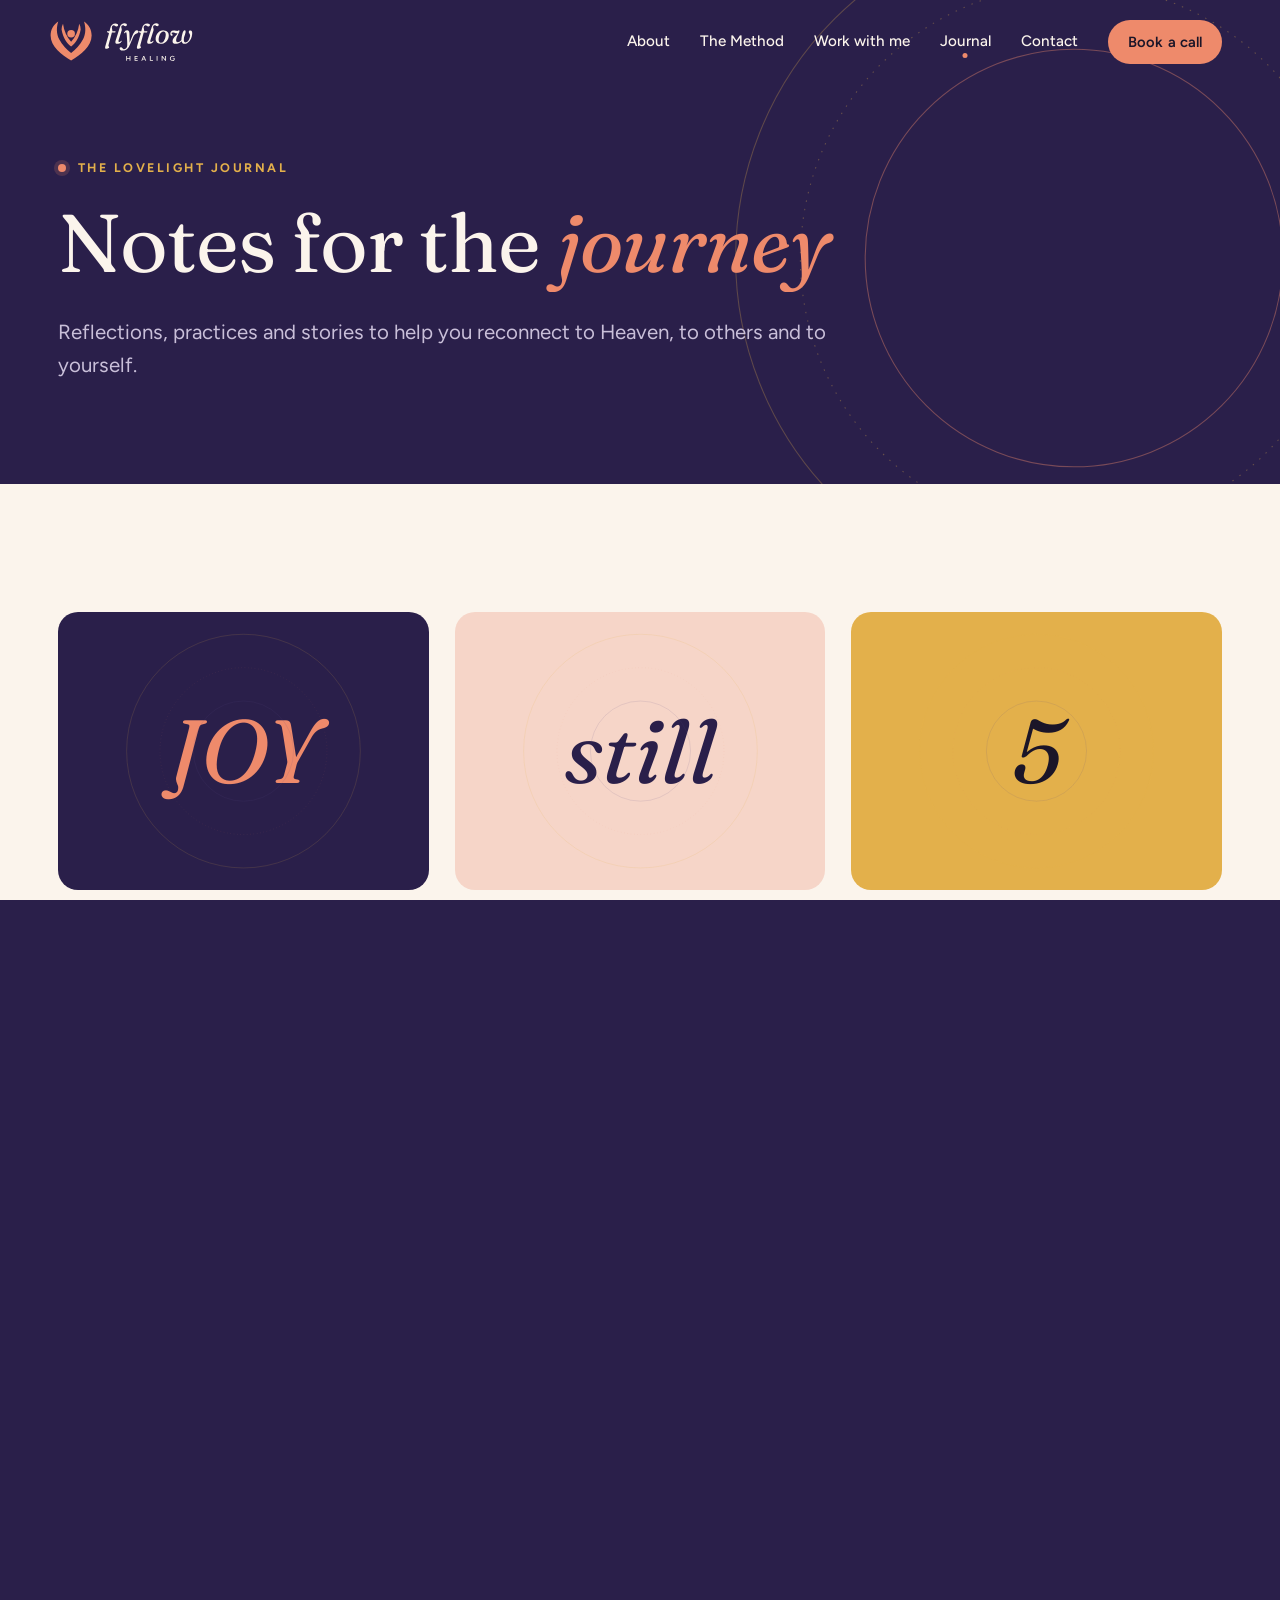
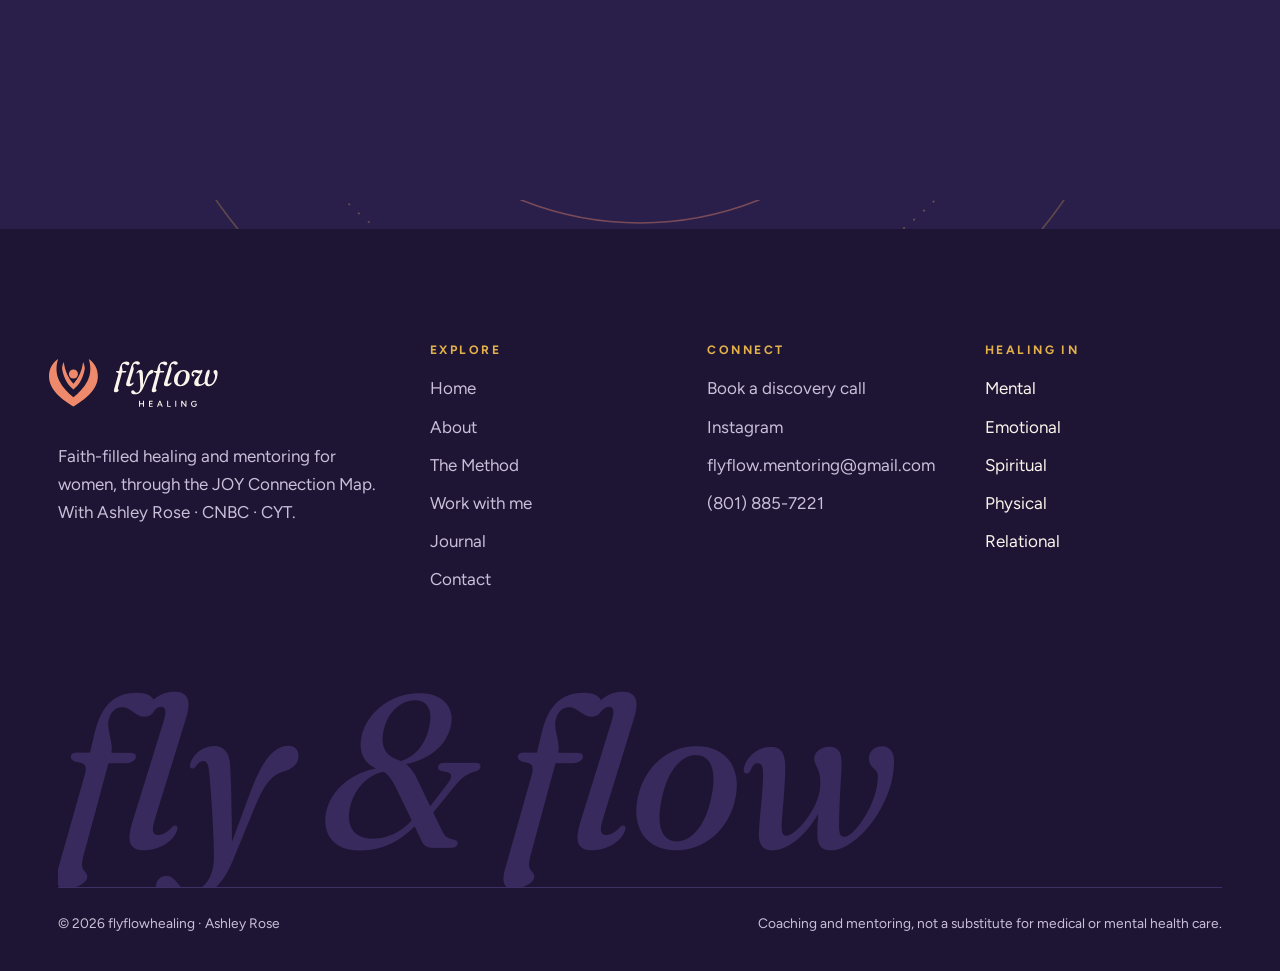
==== blog/index.html @ 8efb0e08 "initial commit" ====
<!doctype html>
<html lang="en">
<head>
<meta charset="utf-8">
<meta name="viewport" content="width=device-width, initial-scale=1, viewport-fit=cover">
<title>The Lovelight Journal | flyflowhealing blog</title>
<meta name="description" content="Reflections, practices and stories on faith-filled healing from Ashley Rose: the JOY Connection Map, stillness, and caring for your five areas of life.">
<link rel="canonical" href="https://www.flyflowhealing.com/blog/">
<meta name="theme-color" content="#2a1f4a">
<meta property="og:type" content="website">
<meta property="og:site_name" content="flyflowhealing">
<meta property="og:title" content="The Lovelight Journal | flyflowhealing blog">
<meta property="og:description" content="Reflections, practices and stories on faith-filled healing from Ashley Rose: the JOY Connection Map, stillness, and caring for your five areas of life.">
<meta property="og:url" content="https://www.flyflowhealing.com/blog/">
<meta property="og:image" content="https://www.flyflowhealing.com/assets/img/og-image.jpg">
<meta property="og:image:width" content="1200"><meta property="og:image:height" content="630">
<meta name="twitter:card" content="summary_large_image">
<link rel="icon" href="../favicon.ico" sizes="any">
<link rel="icon" href="../assets/img/favicon.svg" type="image/svg+xml">
<link rel="apple-touch-icon" href="../assets/img/apple-touch-icon.png">
<link rel="manifest" href="../site.webmanifest">
<link rel="preload" href="../assets/fonts/fraunces-latin-400-normal.woff2" as="font" type="font/woff2" crossorigin>
<link rel="preload" href="../assets/fonts/figtree-latin-400-normal.woff2" as="font" type="font/woff2" crossorigin>

<link rel="stylesheet" href="../assets/css/site.css">
<script>document.documentElement.classList.add('js')</script>
<script type="application/ld+json">{"@context": "https://schema.org", "@type": "Blog", "name": "The Lovelight Journal", "url": "https://www.flyflowhealing.com/blog/", "blogPost": [{"@type": "BlogPosting", "headline": "What is the JOY Connection Map?", "url": "https://www.flyflowhealing.com/blog/what-is-the-joy-connection-map.html", "datePublished": "2026-11-05"}, {"@type": "BlogPosting", "headline": "When healing asks you to be still", "url": "https://www.flyflowhealing.com/blog/when-healing-asks-you-to-be-still.html", "datePublished": "2026-11-05"}, {"@type": "BlogPosting", "headline": "A five-area check-in for your week", "url": "https://www.flyflowhealing.com/blog/five-area-check-in.html", "datePublished": "2026-11-05"}]}</script>
</head><body>
<a class="skip" href="#main">Skip to content</a>
<header class="site-header">
  <div class="bar">
    <a class="brand" href="../index.html" aria-label="flyflowhealing home">
      <img class="on-dark" src="../assets/img/logo-on-dark.svg" alt="flyflowhealing" width="168" height="67">
      <img class="on-light" src="../assets/img/logo-on-light.svg" alt="flyflowhealing" width="168" height="67">
    </a>
    <nav class="nav" aria-label="Main"><a href="../about.html">About</a><a href="../method.html">The Method</a><a href="../work-with-me.html">Work with me</a><a href="../blog/index.html" aria-current="page">Journal</a><a href="../contact.html">Contact</a><a class="btn" href="https://calendly.com/flyflow-mentoring" target="_blank" rel="noopener" data-magnetic>Book a call</a></nav>
    <button class="menu-btn" type="button" aria-label="Open menu" aria-expanded="false" aria-controls="mobile-menu"><span></span><span></span></button>
  </div>
</header>
<div class="mobile-menu" id="mobile-menu">
  <nav aria-label="Mobile"><a href="../index.html">Home</a><a href="../about.html">About</a><a href="../method.html">The Method</a><a href="../work-with-me.html">Work with me</a><a href="../blog/index.html" aria-current="page">Journal</a><a href="../contact.html">Contact</a></nav>
  <div class="meta"><a class="btn btn--love" href="https://calendly.com/flyflow-mentoring" target="_blank" rel="noopener">Book a discovery call <svg class="arrow" viewBox="0 0 24 24" fill="none" stroke="currentColor" stroke-width="2" stroke-linecap="round" stroke-linejoin="round" aria-hidden="true"><path d="M5 12h14M13 6l6 6-6 6"/></svg></a><span style="margin-top:14px">flyflow.mentoring@gmail.com</span><span>(801) 885-7221</span></div>
</div>
<main id="main"><section class="band page-hero dark">
  <div class="ring"><svg viewBox="0 0 1000 1000" aria-hidden="true" focusable="false"><circle cx="500" cy="500" r="470" fill="none" stroke="#e3b04b" stroke-opacity="0.28" stroke-width="1.5" stroke-dasharray="none"/><circle cx="500" cy="500" r="380" fill="none" stroke="#e3b04b" stroke-opacity="0.32" stroke-width="1.5" stroke-dasharray="2 10"/><circle cx="500" cy="500" r="290" fill="none" stroke="#ee8a6b" stroke-opacity="0.4" stroke-width="1.5" stroke-dasharray="none"/></svg></div>
  <div class="wrap">
    <span class="eyebrow fade-up">The Lovelight Journal</span>
    <h1><span class="line"><span>Notes for the <em>journey</em></span></span></h1>
    <p class="lead fade-up d1">Reflections, practices and stories to help you reconnect to Heaven, to others and to yourself.</p>
  </div>
</section><section class="band" aria-label="Articles"><div class="wrap"><div class="posts"><a class="post-card" href="../blog/what-is-the-joy-connection-map.html" data-reveal data-delay="0" data-cursor="Read">
<div class="cover cv-1"><svg viewBox="0 0 1000 1000" aria-hidden="true" focusable="false"><circle cx="500" cy="500" r="420" fill="none" stroke="#e3b04b" stroke-opacity="0.35" stroke-width="1.5" stroke-dasharray="none"/><circle cx="500" cy="500" r="300" fill="none" stroke="#ee8a6b" stroke-opacity="0.3" stroke-width="1.5" stroke-dasharray="2 10"/><circle cx="500" cy="500" r="180" fill="none" stroke="#5b4a86" stroke-opacity="0.3" stroke-width="1.5" stroke-dasharray="none"/></svg><span class="glyph">JOY</span></div>
<span class="kicker">The method · 6 min</span><h3>What is the JOY Connection Map?</h3><p>A simple guide to the three connections at the heart of flyflowhealing: Heaven, others and you.</p></a><a class="post-card" href="../blog/when-healing-asks-you-to-be-still.html" data-reveal data-delay="1" data-cursor="Read">
<div class="cover cv-2"><svg viewBox="0 0 1000 1000" aria-hidden="true" focusable="false"><circle cx="500" cy="500" r="420" fill="none" stroke="#e3b04b" stroke-opacity="0.35" stroke-width="1.5" stroke-dasharray="none"/><circle cx="500" cy="500" r="300" fill="none" stroke="#ee8a6b" stroke-opacity="0.3" stroke-width="1.5" stroke-dasharray="2 10"/><circle cx="500" cy="500" r="180" fill="none" stroke="#5b4a86" stroke-opacity="0.3" stroke-width="1.5" stroke-dasharray="none"/></svg><span class="glyph">still</span></div>
<span class="kicker">Ashley’s story · 5 min</span><h3>When healing asks you to be still</h3><p>What three years without walking taught me about patience, faith and finding my light again.</p></a><a class="post-card" href="../blog/five-area-check-in.html" data-reveal data-delay="2" data-cursor="Read">
<div class="cover cv-3"><svg viewBox="0 0 1000 1000" aria-hidden="true" focusable="false"><circle cx="500" cy="500" r="420" fill="none" stroke="#e3b04b" stroke-opacity="0.35" stroke-width="1.5" stroke-dasharray="none"/><circle cx="500" cy="500" r="300" fill="none" stroke="#ee8a6b" stroke-opacity="0.3" stroke-width="1.5" stroke-dasharray="2 10"/><circle cx="500" cy="500" r="180" fill="none" stroke="#5b4a86" stroke-opacity="0.3" stroke-width="1.5" stroke-dasharray="none"/></svg><span class="glyph">5</span></div>
<span class="kicker">Practice · 4 min</span><h3>A five-area check-in for your week</h3><p>Ten quiet minutes and five honest questions to see where your light needs care.</p></a></div></div></section><section class="band dark cta" aria-labelledby="cta-title">
  <div class="halo-bg"><svg viewBox="0 0 1000 1000" aria-hidden="true" focusable="false"><circle cx="500" cy="500" r="470" fill="none" stroke="#e3b04b" stroke-opacity="0.28" stroke-width="1.5" stroke-dasharray="none"/><circle cx="500" cy="500" r="380" fill="none" stroke="#e3b04b" stroke-opacity="0.32" stroke-width="1.5" stroke-dasharray="2 10"/><circle cx="500" cy="500" r="290" fill="none" stroke="#ee8a6b" stroke-opacity="0.4" stroke-width="1.5" stroke-dasharray="none"/></svg></div>
  <div class="wrap">
    <span class="eyebrow">Your next step</span>
    <h2 id="cta-title" data-reveal>Want more than <em>words?</em></h2>
    <p class="lead" data-reveal data-delay="1">Follow along on Instagram for daily encouragement, or book a discovery call to start your own map.</p>
    <div class="actions" data-reveal data-delay="2" style="justify-content:center">
      <a class="btn btn--love" href="https://calendly.com/flyflow-mentoring" target="_blank" rel="noopener" data-magnetic>Book a discovery call <svg class="arrow" viewBox="0 0 24 24" fill="none" stroke="currentColor" stroke-width="2" stroke-linecap="round" stroke-linejoin="round" aria-hidden="true"><path d="M5 12h14M13 6l6 6-6 6"/></svg></a>
      <a class="btn btn--ghost" href="https://www.instagram.com/ashrose.flyflowhealing/" target="_blank" rel="noopener">Follow on Instagram</a>
    </div>
  </div>
</section></main>
<footer class="site-footer band" style="padding-block:0">
  <div class="wrap" style="padding-top:clamp(70px,9vw,120px);padding-bottom:calc(36px + env(safe-area-inset-bottom,0px))">
    <div class="foot-top">
      <div class="foot-brand">
        <img src="../assets/img/logo-on-dark.svg" alt="flyflowhealing" width="200" height="80" loading="lazy" style="width:200px;margin-left:-24px">
        <p>Faith-filled healing and mentoring for women, through the JOY Connection Map. With Ashley Rose · CNBC · CYT.</p>
      </div>
      <div><h4>Explore</h4><ul><li><a href="../index.html">Home</a></li><li><a href="../about.html">About</a></li><li><a href="../method.html">The Method</a></li><li><a href="../work-with-me.html">Work with me</a></li><li><a href="../blog/index.html">Journal</a></li><li><a href="../contact.html">Contact</a></li></ul></div>
      <div><h4>Connect</h4><ul>
        <li><a href="https://calendly.com/flyflow-mentoring" target="_blank" rel="noopener">Book a discovery call</a></li>
        <li><a href="https://www.instagram.com/ashrose.flyflowhealing/" target="_blank" rel="noopener">Instagram</a></li>
        <li><a href="mailto:flyflow.mentoring@gmail.com">flyflow.mentoring@gmail.com</a></li>
        <li><a href="tel:+18018857221">(801) 885-7221</a></li></ul></div>
      <div><h4>Healing in</h4><ul><li>Mental</li><li>Emotional</li><li>Spiritual</li><li>Physical</li><li>Relational</li></ul></div>
    </div>
    <div class="foot-word" aria-hidden="true">fly &amp; flow</div>
    <div class="foot-base"><span>© <span data-year>2026</span> flyflowhealing · Ashley Rose</span><span>Coaching and mentoring, not a substitute for medical or mental health care.</span></div>
  </div>
</footer>
<div class="veil" aria-hidden="true"></div>
<script src="../assets/js/site.js" defer></script>
</body>
</html>
---- assets/css/site.css ----
/* flyflowhealing — site styles
   Layout concept: night-to-dawn bands; arched portraits as doorways of light; halo rings orbit the hero. */
@font-face{font-family:"Fraunces";src:url("../fonts/fraunces-latin-300-normal.woff2") format("woff2");font-weight:300;font-style:normal;font-display:swap}
@font-face{font-family:"Fraunces";src:url("../fonts/fraunces-latin-400-normal.woff2") format("woff2");font-weight:400;font-style:normal;font-display:swap}
@font-face{font-family:"Fraunces";src:url("../fonts/fraunces-latin-500-normal.woff2") format("woff2");font-weight:500 700;font-style:normal;font-display:swap}
@font-face{font-family:"Fraunces";src:url("../fonts/fraunces-latin-300-italic.woff2") format("woff2");font-weight:300;font-style:italic;font-display:swap}
@font-face{font-family:"Fraunces";src:url("../fonts/fraunces-latin-400-italic.woff2") format("woff2");font-weight:400 700;font-style:italic;font-display:swap}
@font-face{font-family:"Figtree";src:url("../fonts/figtree-latin-400-normal.woff2") format("woff2");font-weight:400;font-display:swap}
@font-face{font-family:"Figtree";src:url("../fonts/figtree-latin-500-normal.woff2") format("woff2");font-weight:500;font-display:swap}
@font-face{font-family:"Figtree";src:url("../fonts/figtree-latin-600-normal.woff2") format("woff2");font-weight:600;font-display:swap}
@font-face{font-family:"Figtree";src:url("../fonts/figtree-latin-700-normal.woff2") format("woff2");font-weight:700;font-display:swap}

:root{
  --night:#2a1f4a; --night-deep:#1d1533; --night-soft:#382a5c; --twilight:#5b4a86;
  --love:#ee8a6b; --ember:#a84a33; --halo:#e3b04b;
  --dawn:#fbf4ec; --rose:#f6d5c8; --paper:#ffffff;
  --ink:#1b1528; --muted:#5f5670; --muted-on-dark:#c9bfd9; --line:#e4d8cc; --line-dark:#3d3063;
  --mental:#6f97cf; --emotional:#e7798f; --spiritual:#e3b04b; --physical:#7dae86; --relational:#a994db;
  --display:"Fraunces","Iowan Old Style",Georgia,serif;
  --sans:"Figtree","Segoe UI",Helvetica,Arial,sans-serif;
  --gutter:max(20px,4.5vw);
  --wrap:1240px;
  --ease:cubic-bezier(.22,.8,.22,1);
  --ease-soft:cubic-bezier(.45,0,.2,1);
  color-scheme:light;
}
*,*::before,*::after{box-sizing:border-box}
html{-webkit-text-size-adjust:100%;scroll-behavior:smooth}
body{margin:0;background:var(--dawn);color:var(--ink);font:400 1.0625rem/1.65 var(--sans);-webkit-font-smoothing:antialiased;text-rendering:optimizeLegibility;overflow-x:hidden}
img{max-width:100%;height:auto;display:block}
a{color:inherit}
::selection{background:var(--love);color:var(--ink)}
:focus-visible{outline:2px solid var(--twilight);outline-offset:3px;border-radius:4px}
.dark :focus-visible,.site-footer :focus-visible{outline-color:var(--halo)}
.skip{position:absolute;left:12px;top:-60px;z-index:200;background:var(--night);color:var(--dawn);padding:10px 16px;border-radius:999px;text-decoration:none;transition:top .2s}
.skip:focus{top:12px}
.sr-only{position:absolute;width:1px;height:1px;overflow:hidden;clip:rect(0 0 0 0);white-space:nowrap}

/* ---------- layout ---------- */
.band{padding-left:max(var(--gutter),env(safe-area-inset-left,0px));padding-right:max(var(--gutter),env(safe-area-inset-right,0px));padding-block:clamp(72px,10vw,140px);position:relative}
.wrap{max-width:var(--wrap);margin-inline:auto;position:relative}
.dark{background:var(--night);color:var(--dawn)}
.deep{background:var(--night-deep);color:var(--dawn)}
.rose{background:var(--rose)}
.paper{background:var(--paper)}

/* ---------- type ---------- */
h1,h2,h3,h4{font-family:var(--display);font-weight:400;line-height:1.06;letter-spacing:-.015em;margin:0;text-wrap:balance;color:var(--night)}
.dark h1,.dark h2,.dark h3,.deep h1,.deep h2,.deep h3{color:var(--dawn)}
h1{font-size:clamp(2.9rem,7.2vw,6.4rem)}
h2{font-size:clamp(2.2rem,4.6vw,4rem)}
h3{font-size:clamp(1.45rem,2.2vw,1.9rem);line-height:1.15}
h1 em,h2 em,h3 em,.em{font-style:italic;color:var(--ember)}
.dark h1 em,.dark h2 em,.dark h3 em,.deep h1 em,.deep h2 em,.dark .em{color:var(--love)}
p{margin:0}
.lead{font-size:clamp(1.12rem,1.6vw,1.32rem);line-height:1.6;color:var(--muted);max-width:60ch}
.dark .lead,.deep .lead{color:var(--muted-on-dark)}
.eyebrow{display:inline-flex;align-items:center;gap:12px;font:700 .78rem/1.3 var(--sans);letter-spacing:.2em;text-transform:uppercase;color:var(--ember)}
.eyebrow::before{content:"";width:8px;height:8px;border-radius:50%;background:var(--love);box-shadow:0 0 0 4px rgba(238,138,107,.18)}
.dark .eyebrow,.deep .eyebrow{color:var(--halo)}
.prose{max-width:68ch;font-size:1.125rem;line-height:1.75}
.prose > * + *{margin-top:1.15em}
.prose h2{font-size:clamp(1.7rem,3vw,2.3rem);margin-top:1.8em}
.prose h3{margin-top:1.5em}
.prose blockquote{margin:1.6em 0;padding:4px 0 4px 28px;border-left:2px solid var(--love);font:italic 300 clamp(1.35rem,2.4vw,1.75rem)/1.4 var(--display);color:var(--night)}
.prose ul{padding-left:1.2em}.prose li + li{margin-top:.5em}
.prose li::marker{color:var(--love)}
.prose a{color:var(--ember);text-underline-offset:3px}

/* ---------- buttons & links ---------- */
.btn{--bg:var(--night);--fg:var(--dawn);position:relative;display:inline-flex;align-items:center;gap:12px;min-height:52px;padding:0 28px;border-radius:999px;background:var(--bg);color:var(--fg);font:600 1rem/1 var(--sans);letter-spacing:.01em;text-decoration:none;border:0;cursor:pointer;overflow:hidden;isolation:isolate;transition:transform .5s var(--ease),box-shadow .5s var(--ease)}
.btn::before{content:"";position:absolute;inset:0;z-index:-1;background:var(--love);border-radius:inherit;transform:translateY(101%);transition:transform .55s var(--ease)}
.btn:hover::before{transform:translateY(0)}
.btn:hover{color:var(--ink);box-shadow:0 18px 40px -16px rgba(238,138,107,.65)}
.btn .arrow{width:18px;height:18px;transition:transform .5s var(--ease)}
.btn:hover .arrow{transform:translateX(4px) rotate(-45deg)}
.btn--love{--bg:var(--love);--fg:var(--ink)}
.btn--love::before{background:var(--dawn)}
.btn--ghost{--bg:transparent;--fg:currentColor;box-shadow:inset 0 0 0 1.5px currentColor}
.btn--ghost:hover{box-shadow:inset 0 0 0 1.5px var(--love)}
.link{position:relative;text-decoration:none;font-weight:600;background:linear-gradient(currentColor,currentColor) 0 100%/0 1.5px no-repeat;transition:background-size .45s var(--ease)}
.link:hover{background-size:100% 1.5px}
.actions{display:flex;flex-wrap:wrap;gap:14px;align-items:center}

/* ---------- header ---------- */
body::before{content:"";position:fixed;inset:0 0 auto;height:env(safe-area-inset-top,0px);z-index:60;background:var(--night)}
.site-header{position:fixed;top:env(safe-area-inset-top,0px);left:0;right:0;z-index:50;padding-left:max(var(--gutter),env(safe-area-inset-left,0px));padding-right:max(var(--gutter),env(safe-area-inset-right,0px));transition:background .45s var(--ease),box-shadow .45s var(--ease),transform .45s var(--ease)}
.site-header .bar{max-width:var(--wrap);margin-inline:auto;height:84px;display:flex;align-items:center;justify-content:space-between;gap:20px;transition:height .45s var(--ease)}
.brand{display:block;width:168px;flex-shrink:0;margin-left:-20px}
.brand img{width:100%;height:auto}
.brand .on-light{display:none}
.nav{display:flex;align-items:center;gap:30px}
.nav a:not(.btn){font:500 .95rem/1 var(--sans);text-decoration:none;color:var(--dawn);position:relative;padding:8px 0}
.nav a:not(.btn)::after{content:"";position:absolute;left:50%;bottom:0;width:5px;height:5px;border-radius:50%;background:var(--love);transform:translateX(-50%) scale(0);transition:transform .35s var(--ease)}
.nav a:not(.btn):hover::after,.nav a[aria-current="page"]::after{transform:translateX(-50%) scale(1)}
.nav .btn{min-height:44px;padding:0 20px;font-size:.92rem;--bg:var(--love);--fg:var(--ink)}
.nav .btn::before{background:var(--dawn)}
.site-header.scrolled{background:rgba(251,244,236,.86);backdrop-filter:blur(14px) saturate(1.3);-webkit-backdrop-filter:blur(14px) saturate(1.3);box-shadow:0 1px 0 var(--line)}
.site-header.scrolled .bar{height:68px}
.site-header.scrolled .nav a:not(.btn){color:var(--night)}
.site-header.scrolled .nav .btn{--bg:var(--night);--fg:var(--dawn)}
.site-header.scrolled .nav .btn::before{background:var(--love)}
.site-header.scrolled .brand .on-dark{display:none}
.site-header.scrolled .brand .on-light{display:block}
body.light-top .site-header:not(.scrolled) .nav a:not(.btn){color:var(--night)}
body.light-top .site-header:not(.scrolled) .brand .on-dark{display:none}
body.light-top .site-header:not(.scrolled) .brand .on-light{display:block}
body.light-top::before{background:var(--dawn)}
.site-header.hide{transform:translateY(-110%)}
.menu-btn{display:none;width:48px;height:48px;border-radius:50%;border:0;background:var(--love);color:var(--ink);cursor:pointer;position:relative;z-index:70}
.menu-btn span{position:absolute;left:14px;right:14px;height:2px;background:currentColor;border-radius:2px;transition:transform .45s var(--ease),opacity .3s}
.menu-btn span:nth-child(1){top:19px}.menu-btn span:nth-child(2){top:27px}
.menu-open .menu-btn span:nth-child(1){transform:translateY(4px) rotate(45deg)}
.menu-open .menu-btn span:nth-child(2){transform:translateY(-4px) rotate(-45deg)}
.mobile-menu{position:fixed;inset:0;z-index:45;background:var(--night);color:var(--dawn);padding:calc(110px + env(safe-area-inset-top,0px)) max(24px,env(safe-area-inset-right,0px)) calc(40px + env(safe-area-inset-bottom,0px)) max(24px,env(safe-area-inset-left,0px));display:flex;flex-direction:column;justify-content:space-between;clip-path:circle(0% at calc(100% - 44px) 44px);transition:clip-path .8s var(--ease-soft);visibility:hidden}
.menu-open .mobile-menu{clip-path:circle(150% at calc(100% - 44px) 44px);visibility:visible}
.mobile-menu nav{display:flex;flex-direction:column;gap:6px}
.mobile-menu nav a{font:400 clamp(2.2rem,10vw,3.2rem)/1.15 var(--display);text-decoration:none;opacity:0;transform:translateY(24px);transition:opacity .5s,transform .6s var(--ease)}
.mobile-menu nav a[aria-current="page"]{font-style:italic;color:var(--love)}
.menu-open .mobile-menu nav a{opacity:1;transform:none}
.menu-open .mobile-menu nav a:nth-child(2){transition-delay:.05s}.menu-open .mobile-menu nav a:nth-child(3){transition-delay:.1s}.menu-open .mobile-menu nav a:nth-child(4){transition-delay:.15s}.menu-open .mobile-menu nav a:nth-child(5){transition-delay:.2s}.menu-open .mobile-menu nav a:nth-child(6){transition-delay:.25s}
.mobile-menu .meta{font-size:.95rem;color:var(--muted-on-dark);display:grid;gap:6px}
.menu-open{overflow:hidden}
.menu-open .site-header{background:transparent;box-shadow:none;backdrop-filter:none}
.menu-open .site-header .brand .on-dark{display:block}.menu-open .site-header .brand .on-light{display:none}

/* ---------- hero (home) ---------- */
.hero{min-height:min(920px,100svh);padding-top:calc(130px + env(safe-area-inset-top,0px));padding-bottom:80px;display:flex;align-items:center;overflow:hidden}
.hero .wrap{width:100%;display:grid;grid-template-columns:1.05fr .95fr;gap:clamp(32px,6vw,90px);align-items:center}
.hero h1{font-size:clamp(2.6rem,5.6vw,5.4rem);line-height:.98}
.hero .line{white-space:nowrap}
.hero .lead{margin-top:28px}
.hero .actions{margin-top:38px}
.creds{margin-top:44px;display:flex;flex-wrap:wrap;gap:10px 22px;font:600 .8rem/1.3 var(--sans);letter-spacing:.16em;text-transform:uppercase;color:var(--muted-on-dark)}
.creds span{display:inline-flex;align-items:center;gap:10px}
.creds span + span::before{content:"";width:4px;height:4px;border-radius:50%;background:var(--halo)}
.line{display:block;overflow:hidden;padding-bottom:.06em}
.line > span{display:inline-block;animation:rise 1.2s var(--ease) both}
.line:nth-child(2) > span{animation-delay:.12s}.line:nth-child(3) > span{animation-delay:.24s}
.fade-up{animation:fadeUp 1.1s var(--ease) both}
.d1{animation-delay:.35s}.d2{animation-delay:.5s}.d3{animation-delay:.65s}.d4{animation-delay:.8s}
@keyframes rise{from{transform:translateY(105%)}to{transform:none}}
@keyframes fadeUp{from{opacity:0;transform:translateY(26px)}to{opacity:1;transform:none}}

.portal{position:relative;isolation:isolate;justify-self:center;width:min(100%,470px);aspect-ratio:470/600}
.portal .frame{position:absolute;inset:0;border-radius:999px 999px 26px 26px;overflow:hidden;box-shadow:0 40px 90px -30px rgba(238,138,107,.45);animation:portalIn 1.6s var(--ease) .2s both;transform-origin:50% 100%}
.portal .frame img{width:100%;height:112%;object-fit:cover;object-position:50% 20%;will-change:transform}
@keyframes portalIn{from{clip-path:inset(100% 0 0 0 round 999px 999px 26px 26px)}to{clip-path:inset(0 0 0 0 round 999px 999px 26px 26px)}}
.halos{position:absolute;left:50%;top:44%;width:150%;aspect-ratio:1;transform:translate(-50%,-50%);pointer-events:none;z-index:-1}
.halos svg{width:100%;height:100%;animation:spin 90s linear infinite}
.halos .orbit{position:absolute;inset:16%;animation:spin 18s linear infinite}
.halos .orbit::before{content:"";position:absolute;left:50%;top:-6px;width:12px;height:12px;border-radius:50%;background:var(--halo);box-shadow:0 0 22px 6px rgba(227,176,75,.55)}
@keyframes spin{to{transform:rotate(360deg)}}
.portal .badge{position:absolute;left:-34px;bottom:46px;width:132px;height:132px;animation:spin 40s linear infinite}
.scroll-cue{position:absolute;left:50%;bottom:26px;transform:translateX(-50%);width:26px;height:42px;border-radius:14px;box-shadow:inset 0 0 0 1.5px rgba(251,244,236,.45)}
.scroll-cue::after{content:"";position:absolute;left:50%;top:9px;width:4px;height:8px;margin-left:-2px;border-radius:2px;background:var(--love);animation:cue 2s var(--ease) infinite}
@keyframes cue{0%{opacity:0;transform:translateY(0)}30%{opacity:1}100%{opacity:0;transform:translateY(14px)}}

/* page heroes (inner pages) */
.page-hero{padding-top:calc(160px + env(safe-area-inset-top,0px));padding-bottom:clamp(60px,8vw,110px);overflow:hidden}
.page-hero .wrap{display:grid;gap:24px}
.page-hero h1{font-size:clamp(2.8rem,6.4vw,5.6rem);max-width:15ch}
.page-hero .ring{position:absolute;right:-12vw;top:-8vw;width:min(62vw,720px);aspect-ratio:1;pointer-events:none}
.page-hero .ring svg{width:100%;height:100%;animation:spin 120s linear infinite}

/* ---------- marquee ---------- */
.marquee{overflow:hidden;background:var(--love);color:var(--ink);padding-block:22px;border-block:1px solid rgba(27,21,40,.12)}
.marquee .track{display:flex;gap:42px;width:max-content;animation:marquee 34s linear infinite}
.marquee:hover .track{animation-play-state:paused}
.marquee span{display:inline-flex;align-items:center;gap:42px;font:400 clamp(1.6rem,3vw,2.4rem)/1 var(--display);white-space:nowrap}
.marquee span i{font-style:italic}
.marquee span::after{content:"";width:12px;height:12px;border-radius:50%;background:var(--night)}
@keyframes marquee{to{transform:translateX(-50%)}}

/* ---------- statement (scroll-lit words) ---------- */
.statement{font:400 clamp(1.9rem,4.2vw,3.6rem)/1.18 var(--display);letter-spacing:-.01em;color:var(--night);max-width:22ch}
.statement .w{transition:color .4s}
.js .statement .w{color:rgba(42,31,74,.2)}
.js .statement .w.lit{color:var(--night)}
.js .statement .w.lit.em{color:var(--ember)}

/* ---------- section heads ---------- */
.sec-head{display:grid;grid-template-columns:1fr auto;gap:24px 60px;align-items:end;margin-bottom:clamp(40px,6vw,72px)}
.sec-head > div{display:grid;gap:18px}
.sec-head .lead{max-width:44ch}

/* ---------- JOY ---------- */
.joy{display:grid;grid-template-columns:repeat(3,minmax(0,1fr));gap:clamp(16px,2.4vw,28px)}
.joy-card{position:relative;border-radius:999px 999px 22px 22px;padding:clamp(56px,7vw,86px) clamp(22px,2.6vw,34px) 34px;text-align:center;display:grid;gap:12px;align-content:start;transition:transform .7s var(--ease),box-shadow .7s var(--ease);min-height:100%}
.joy-card:hover{transform:translateY(-12px);box-shadow:0 34px 60px -30px rgba(27,21,40,.55)}
.joy-card .letter{font:italic 400 clamp(5rem,9vw,8.2rem)/.8 var(--display);display:block;padding-bottom:.14em;transition:transform .8s var(--ease)}
.joy-card:hover .letter{transform:rotate(-8deg) scale(1.06)}
.joy-card .tag{font:700 .78rem/1 var(--sans);letter-spacing:.2em;text-transform:uppercase}
.joy-card p{font-size:1.02rem;line-height:1.55;max-width:26ch;margin-inline:auto}
.joy-j{background:var(--halo);color:var(--ink)}
.joy-o{background:var(--twilight);color:var(--dawn)}
.joy-y{background:var(--love);color:var(--ink)}
.joy-card h3{color:inherit}

/* ---------- areas ---------- */
.areas{display:grid;grid-template-columns:repeat(5,minmax(0,1fr));gap:16px}
.area{background:var(--paper);border-radius:20px;padding:26px 22px;display:grid;gap:12px;align-content:start;transition:transform .5s var(--ease),background .5s}
.area:hover{transform:translateY(-6px)}
.area .dot{width:54px;height:54px;border-radius:50%;display:grid;place-items:center;transition:transform .6s var(--ease)}
.area:hover .dot{transform:scale(1.12) rotate(-10deg)}
.area .dot svg{width:26px;height:26px;stroke:var(--ink);fill:none;stroke-width:1.75;stroke-linecap:round;stroke-linejoin:round}
.area h3{font-size:1.4rem}
.area p{font-size:.98rem;color:var(--muted);line-height:1.55}
.dark .area{background:var(--night-soft)}.dark .area p{color:var(--muted-on-dark)}

/* ---------- split (photo + text) ---------- */
.split{display:grid;grid-template-columns:minmax(0,.9fr) minmax(0,1.1fr);gap:clamp(36px,7vw,110px);align-items:center}
.split.rev{grid-template-columns:minmax(0,1.1fr) minmax(0,.9fr)}
.split.rev .arch{order:2}
.split .text{display:grid;gap:22px;min-width:0}
.arch{position:relative;border-radius:999px 999px 22px 22px;overflow:hidden;aspect-ratio:4/5;background:var(--rose)}
.arch img{width:100%;height:100%;object-fit:cover;transition:transform 1.4s var(--ease)}
.arch:hover img{transform:scale(1.05)}
.arch-wrap{position:relative}
.arch-wrap .seal{position:absolute;right:-28px;bottom:36px;width:120px;height:120px;animation:spin 40s linear infinite}
.sig{font:italic 400 2rem/1 var(--display);color:var(--ember)}
.dark .sig{color:var(--love)}

/* ---------- offers ---------- */
.offers{display:grid;grid-template-columns:repeat(3,minmax(0,1fr));gap:18px}
.offer{position:relative;border-radius:24px;padding:34px 30px;display:flex;flex-direction:column;gap:16px;background:var(--night-soft);color:var(--dawn);overflow:hidden;isolation:isolate;transition:transform .6s var(--ease)}
.offer::after{content:"";position:absolute;width:260px;height:260px;right:-90px;top:-90px;border-radius:50%;border:1.5px solid rgba(227,176,75,.35);z-index:-1;transition:transform .9s var(--ease)}
.offer:hover{transform:translateY(-8px)}
.offer:hover::after{transform:scale(1.5)}
.offer h3{color:var(--dawn)}
.offer p{color:var(--muted-on-dark)}
.offer .meta{margin-top:auto;padding-top:18px;border-top:1px solid var(--line-dark);font:600 .82rem/1.4 var(--sans);letter-spacing:.14em;text-transform:uppercase;color:var(--halo)}
.offer.featured{background:var(--love);color:var(--ink)}
.offer.featured h3{color:var(--ink)}.offer.featured p{color:var(--ink)}
.offer.featured .meta{color:var(--ink);border-color:rgba(27,21,40,.2)}
.offer.featured::after{border-color:rgba(42,31,74,.25)}
.offer .num{font:italic 400 1.1rem var(--display);color:var(--halo)}
.offer.featured .num{color:var(--night)}

/* ---------- journey steps ---------- */
.steps{display:grid;grid-template-columns:repeat(3,minmax(0,1fr));gap:clamp(20px,3vw,40px);counter-reset:s}
.step{border-top:1.5px solid var(--night);padding-top:26px;display:grid;gap:12px;counter-increment:s}
.step::before{content:"0" counter(s);font:400 2.6rem/1 var(--display);color:var(--ember)}
.step p{color:var(--muted)}

/* ---------- quote ---------- */
.quote{font:300 italic clamp(1.9rem,4vw,3.2rem)/1.22 var(--display);color:var(--dawn);max-width:24ch}
.quote-by{margin-top:26px;font:700 .8rem var(--sans);letter-spacing:.2em;text-transform:uppercase;color:var(--halo)}

/* ---------- journal cards ---------- */
.posts{display:grid;grid-template-columns:repeat(3,minmax(0,1fr));gap:26px}
.post-card{display:grid;gap:16px;text-decoration:none;color:inherit}
.post-card .cover{aspect-ratio:4/3;border-radius:20px;overflow:hidden;position:relative;display:grid;place-items:center}
.post-card .cover .glyph{font:italic 400 clamp(4rem,7vw,6rem)/1 var(--display);transition:transform .9s var(--ease)}
.post-card .cover svg{position:absolute;inset:0;width:100%;height:100%;transition:transform 1.2s var(--ease)}
.post-card:hover .cover svg{transform:scale(1.12) rotate(8deg)}
.post-card:hover .cover .glyph{transform:translateY(-6px) scale(1.06)}
.post-card .kicker{font:700 .74rem/1 var(--sans);letter-spacing:.18em;text-transform:uppercase;color:var(--ember)}
.post-card h3{font-size:1.55rem;transition:color .4s}
.post-card:hover h3{color:var(--ember)}
.post-card p{color:var(--muted);font-size:1rem}
.cv-1{background:var(--night);color:var(--love)}.cv-2{background:var(--rose);color:var(--night)}.cv-3{background:var(--halo);color:var(--ink)}

/* ---------- article ---------- */
.article-head{display:grid;gap:22px;max-width:900px}
.article-meta{display:flex;flex-wrap:wrap;gap:10px 22px;align-items:center;color:var(--muted-on-dark);font-size:.95rem}
.author{display:flex;align-items:center;gap:12px}
.author img{width:46px;height:46px;border-radius:50%;object-fit:cover;object-position:50% 25%}
.article-body{display:grid;grid-template-columns:minmax(0,1fr) 280px;gap:clamp(30px,6vw,90px);align-items:start}
.aside-card{position:sticky;top:110px;background:var(--rose);border-radius:22px;padding:26px;display:grid;gap:14px}
.aside-card h3{font-size:1.35rem}
.progress{position:fixed;left:0;top:env(safe-area-inset-top,0px);height:3px;width:100%;transform-origin:0 50%;transform:scaleX(0);background:var(--love);z-index:55}

/* ---------- CTA band ---------- */
.cta{text-align:center;overflow:hidden}
.cta .wrap{display:grid;justify-items:center;gap:26px}
.cta h2{font-size:clamp(2.6rem,6.4vw,5.6rem);max-width:14ch}
.cta .halo-bg{position:absolute;left:50%;top:50%;width:min(1100px,140vw);aspect-ratio:1;transform:translate(-50%,-50%);pointer-events:none}
.cta .halo-bg svg{width:100%;height:100%;animation:spin 140s linear infinite reverse}

/* ---------- contact ---------- */
.contact-grid{display:grid;grid-template-columns:minmax(0,1fr) minmax(0,1fr);gap:clamp(30px,6vw,80px);align-items:start}
.c-list{display:grid;gap:14px}
.c-item{display:grid;grid-template-columns:auto 1fr auto;gap:16px;align-items:center;background:var(--paper);border-radius:18px;padding:18px 20px;text-decoration:none;color:inherit;transition:transform .5s var(--ease),box-shadow .5s var(--ease)}
.c-item:hover{transform:translateX(6px);box-shadow:0 18px 40px -26px rgba(42,31,74,.6)}
.c-item .ic{width:46px;height:46px;border-radius:50%;background:var(--night);display:grid;place-items:center}
.c-item .ic svg{width:20px;height:20px;stroke:var(--love);fill:none;stroke-width:1.8;stroke-linecap:round;stroke-linejoin:round}
.c-item small{display:block;font:700 .72rem var(--sans);letter-spacing:.16em;text-transform:uppercase;color:var(--muted)}
.c-item b{font-weight:600;font-size:1.05rem;word-break:break-word}
.copy{border:0;background:var(--rose);color:var(--night);font:600 .82rem var(--sans);padding:9px 14px;border-radius:999px;cursor:pointer;transition:background .3s}
.copy:hover{background:var(--love)}
form.note{background:var(--paper);border-radius:24px;padding:clamp(24px,3vw,36px);display:grid;gap:18px}
.field{display:grid;gap:8px}
.field label{font:600 .9rem var(--sans)}
.field input,.field textarea,.field select{width:100%;font:400 1rem var(--sans);color:var(--ink);background:var(--dawn);border:1.5px solid #8a7c99;border-radius:12px;padding:14px 16px;transition:border-color .3s,box-shadow .3s}
.field textarea{min-height:140px;resize:vertical}
.field input:focus,.field textarea:focus,.field select:focus{outline:0;border-color:var(--twilight);box-shadow:0 0 0 4px rgba(91,74,134,.18)}
.form-msg{font-size:.95rem;color:var(--muted)}

/* ---------- FAQ ---------- */
.faq{display:grid;gap:10px;max-width:860px}
.faq details{background:var(--paper);border-radius:18px;padding:0 24px;transition:background .3s}
.faq summary{list-style:none;cursor:pointer;padding:22px 0;display:flex;justify-content:space-between;gap:20px;font:400 1.3rem/1.3 var(--display);color:var(--night)}
.faq summary::-webkit-details-marker{display:none}
.faq summary::after{content:"+";font:300 1.8rem/1 var(--sans);color:var(--ember);transition:transform .4s var(--ease)}
.faq details[open] summary::after{transform:rotate(45deg)}
.faq details p{padding-bottom:22px;color:var(--muted);max-width:64ch}

/* ---------- footer ---------- */
.site-footer{background:var(--night-deep);color:var(--dawn);padding-top:clamp(70px,9vw,120px);padding-bottom:calc(36px + env(safe-area-inset-bottom,0px))}
.foot-top{display:grid;grid-template-columns:1.4fr 1fr 1fr 1fr;gap:40px}
.foot-top h4{font:700 .76rem/1 var(--sans);letter-spacing:.2em;text-transform:uppercase;color:var(--halo);margin-bottom:18px}
.foot-top ul{list-style:none;margin:0;padding:0;display:grid;gap:10px}
.foot-top a{text-decoration:none;color:var(--muted-on-dark);transition:color .3s}
.foot-top a:hover{color:var(--love)}
.foot-brand p{color:var(--muted-on-dark);max-width:34ch;margin-top:18px}
.foot-word{margin-top:clamp(50px,7vw,90px);padding-bottom:.14em;font:italic 400 clamp(4rem,17vw,15rem)/.8 var(--display);letter-spacing:-.03em;color:var(--night-soft);white-space:nowrap;overflow:hidden;user-select:none}
.foot-base{display:flex;flex-wrap:wrap;justify-content:space-between;gap:12px;padding-top:24px;border-top:1px solid var(--line-dark);font-size:.86rem;color:var(--muted-on-dark)}

/* ---------- reveal on scroll ---------- */
.js [data-reveal]{opacity:0;transform:translateY(40px);transition:opacity 1s var(--ease),transform 1.1s var(--ease)}
.js [data-reveal].in{opacity:1;transform:none}
.js [data-reveal="clip"]{opacity:1;transform:none}
.js [data-reveal="clip"] > *{clip-path:inset(0 0 100% 0);transition:clip-path 1.3s var(--ease)}
.js [data-reveal="clip"].in > *{clip-path:inset(0 0 0 0)}
[data-delay="1"]{transition-delay:.1s!important}[data-delay="2"]{transition-delay:.2s!important}[data-delay="3"]{transition-delay:.3s!important}[data-delay="4"]{transition-delay:.4s!important}

/* ---------- custom cursor ---------- */
.cursor,.cursor-dot{position:fixed;left:0;top:0;pointer-events:none;z-index:9999;border-radius:50%;opacity:0;transition:opacity .3s}
.has-cursor .cursor,.has-cursor .cursor-dot{opacity:1}
.cursor-dot{width:8px;height:8px;margin:-4px 0 0 -4px;background:var(--love)}
.cursor{width:40px;height:40px;margin:-20px 0 0 -20px;border:1.5px solid var(--halo);display:grid;place-items:center;transition:width .45s var(--ease),height .45s var(--ease),margin .45s var(--ease),background .45s,border-color .45s,opacity .3s}
.cursor .label{font:700 .62rem/1 var(--sans);letter-spacing:.16em;text-transform:uppercase;color:var(--ink);opacity:0;transition:opacity .3s}
.cursor.hover{width:70px;height:70px;margin:-35px 0 0 -35px;background:rgba(238,138,107,.18);border-color:var(--love)}
.cursor.view{width:96px;height:96px;margin:-48px 0 0 -48px;background:var(--love);border-color:var(--love)}
.cursor.view .label{opacity:1}
.cursor.down{width:30px;height:30px;margin:-15px 0 0 -15px}
.has-cursor,.has-cursor a,.has-cursor button,.has-cursor summary{cursor:none}
.has-cursor input,.has-cursor textarea,.has-cursor select{cursor:text}

/* page transition */
.veil{position:fixed;inset:0;z-index:100;background:var(--night);pointer-events:none;transform:translateY(100%);transition:transform .55s var(--ease-soft)}
.leaving .veil{transform:none}
body{animation:pageIn .8s var(--ease) both}
@keyframes pageIn{from{opacity:0}to{opacity:1}}

/* ---------- responsive ---------- */
@media (max-width:1020px){
  .nav{display:none}.menu-btn{display:block}
  .hero .wrap{grid-template-columns:1fr}
  .portal{width:min(86%,400px);margin-top:20px}
  .portal .badge{left:-16px;width:104px;height:104px}
  .areas{grid-template-columns:repeat(2,minmax(0,1fr))}
  .foot-top{grid-template-columns:1fr 1fr}
  .article-body{grid-template-columns:1fr}
  .aside-card{position:static}
}
@media (max-width:760px){
  .joy,.offers,.posts,.steps{grid-template-columns:1fr}
  .joy-card{border-radius:200px 200px 22px 22px}
  .split,.split.rev,.contact-grid{grid-template-columns:1fr}
  .split.rev .arch{order:0}
  .sec-head{grid-template-columns:1fr}
  .arch-wrap .seal{right:-8px;width:96px;height:96px}
  .hero{min-height:auto}
  .scroll-cue{display:none}
  .brand{width:150px;margin-left:-16px}
}
@media (max-width:460px){
  .areas{grid-template-columns:1fr}
  .foot-top{grid-template-columns:1fr}
  .c-item{grid-template-columns:auto 1fr}
  .c-item .copy{grid-column:2;justify-self:start}
}
@media (prefers-reduced-motion:reduce){
  *,*::before,*::after{animation-duration:.01ms!important;animation-iteration-count:1!important;transition-duration:.01ms!important;scroll-behavior:auto!important}
  .js [data-reveal],.js [data-reveal="clip"] > *{opacity:1;transform:none;clip-path:none}
  .js .statement .w{color:var(--night)}
}
.step.nostep::before{content:none}
.posts.two{grid-template-columns:repeat(2,minmax(0,1fr))}
@media (max-width:760px){.posts.two{grid-template-columns:1fr}}
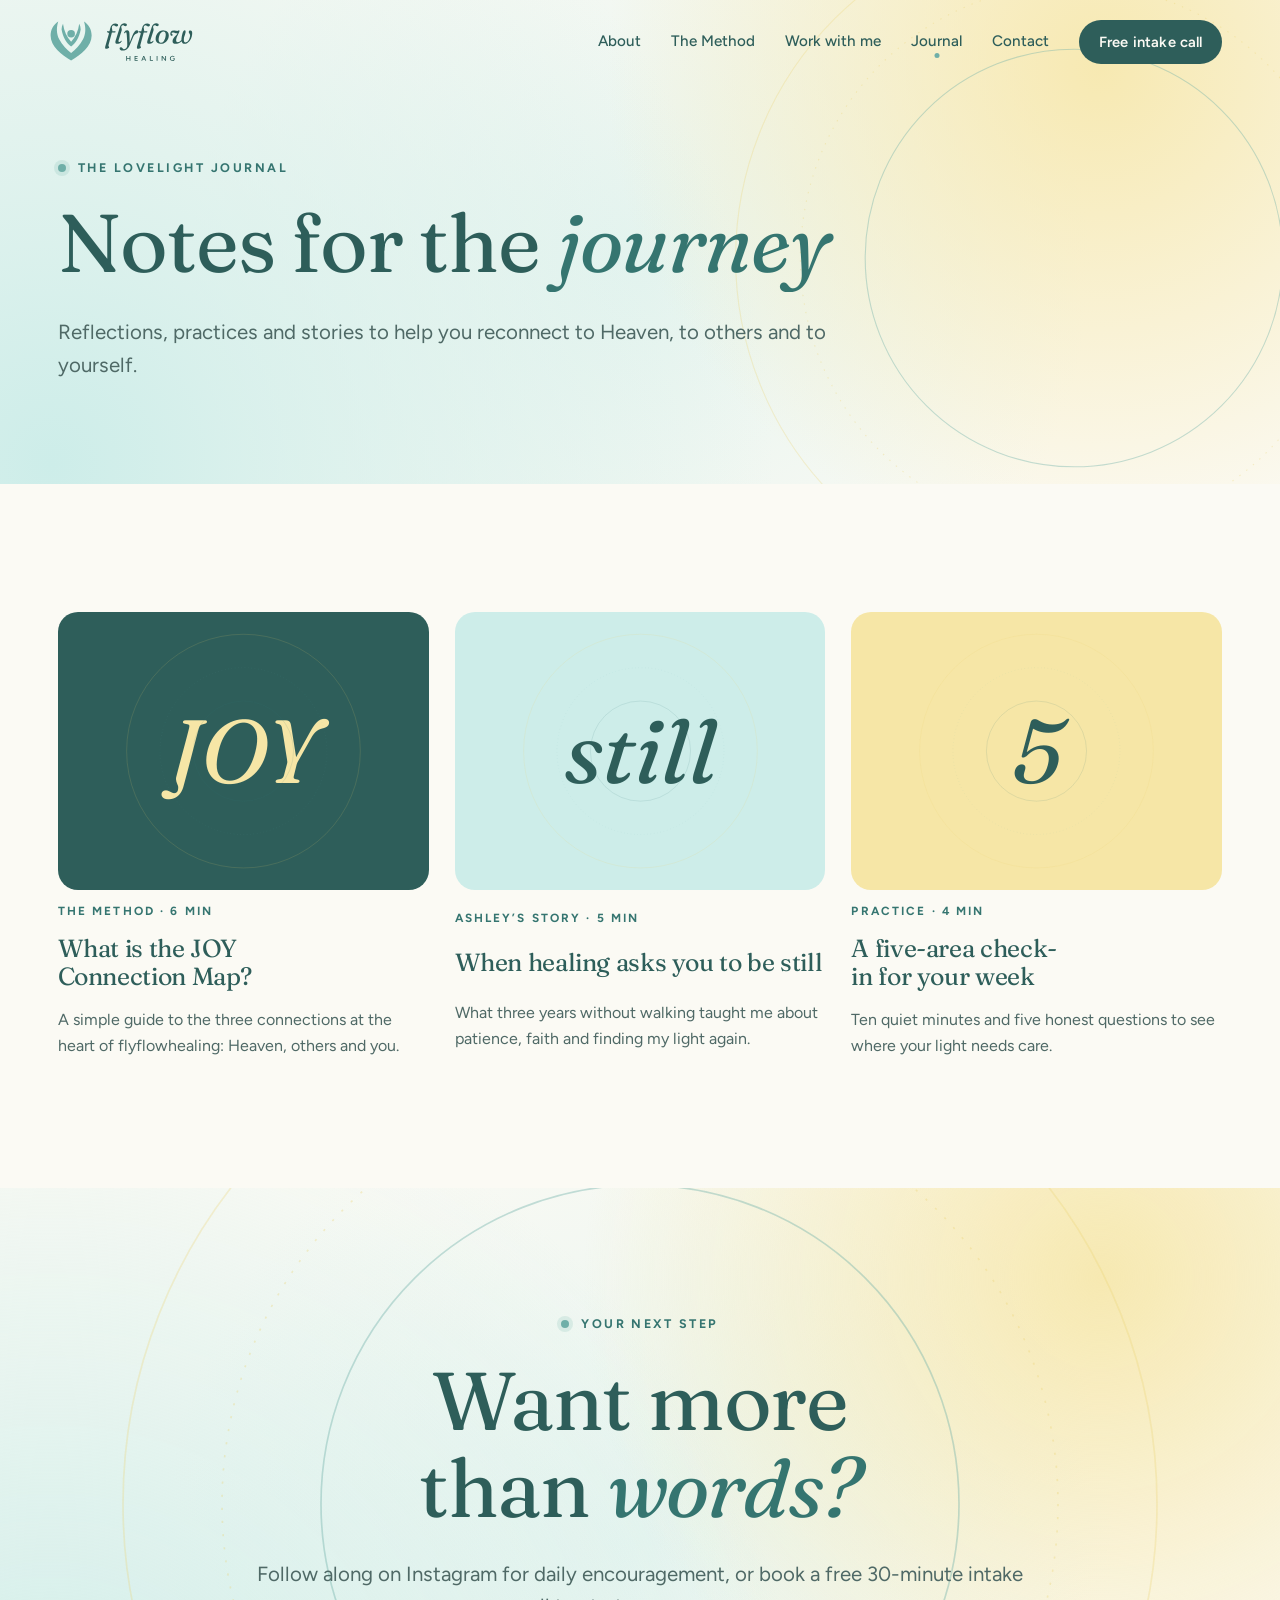
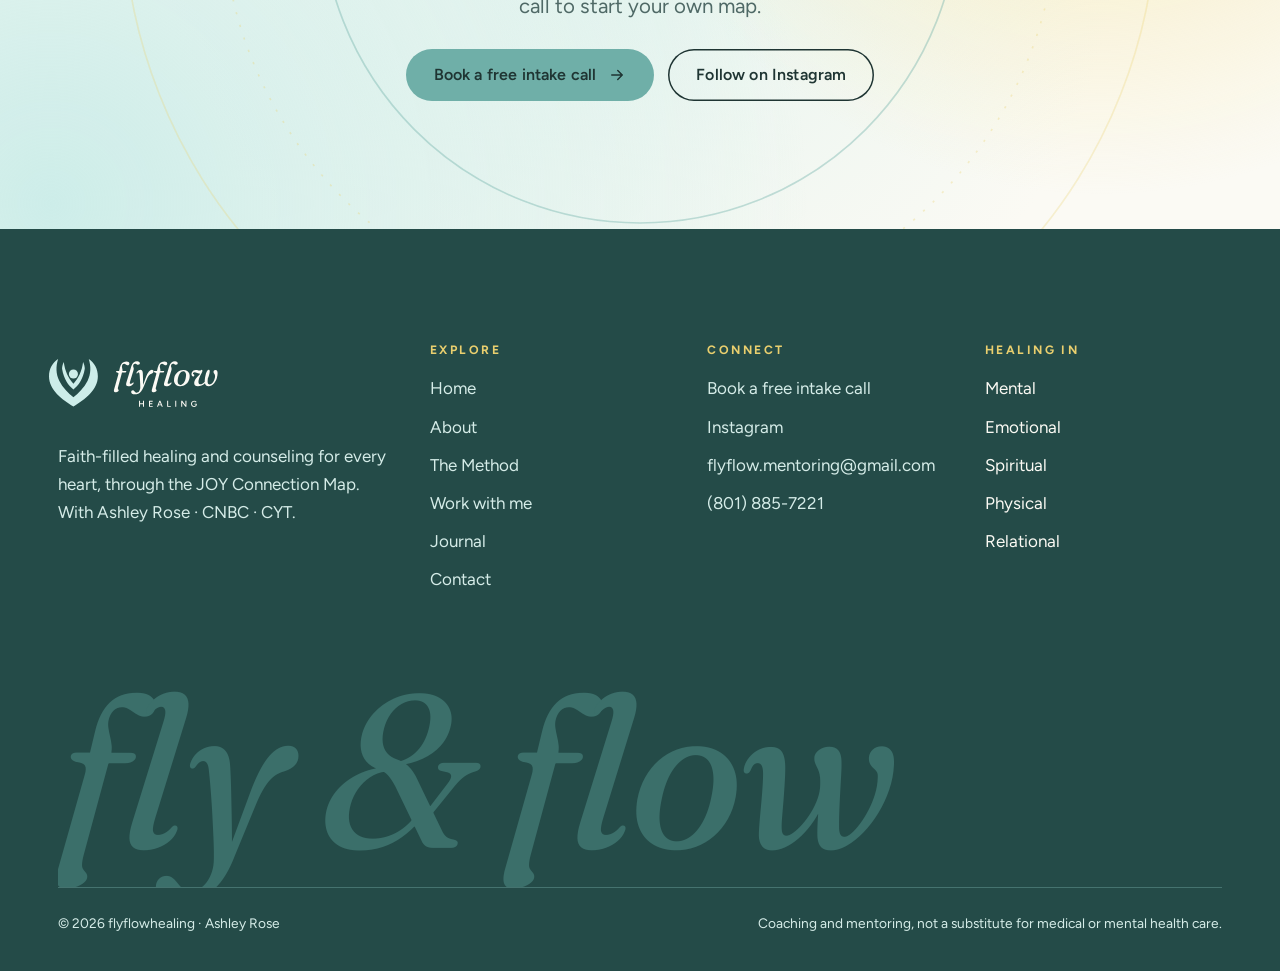
==== commit 09769a6a: "Redesign site in the Morning Lagoon palette for everyone - Light aqua, butter and pearl palette repl" ====
--- a/blog/index.html
+++ b/blog/index.html
@@ -5,14 +5,14 @@
 <meta name="viewport" content="width=device-width, initial-scale=1, viewport-fit=cover">
 <title>The Lovelight Journal | flyflowhealing blog</title>
 <meta name="description" content="Reflections, practices and stories on faith-filled healing from Ashley Rose: the JOY Connection Map, stillness, and caring for your five areas of life.">
-<link rel="canonical" href="https://www.flyflowhealing.com/blog/">
-<meta name="theme-color" content="#2a1f4a">
+<link rel="canonical" href="https://flyflowhealing.vercel.app/blog/">
+<meta name="theme-color" content="#cdede9">
 <meta property="og:type" content="website">
 <meta property="og:site_name" content="flyflowhealing">
 <meta property="og:title" content="The Lovelight Journal | flyflowhealing blog">
 <meta property="og:description" content="Reflections, practices and stories on faith-filled healing from Ashley Rose: the JOY Connection Map, stillness, and caring for your five areas of life.">
-<meta property="og:url" content="https://www.flyflowhealing.com/blog/">
-<meta property="og:image" content="https://www.flyflowhealing.com/assets/img/og-image.jpg">
+<meta property="og:url" content="https://flyflowhealing.vercel.app/blog/">
+<meta property="og:image" content="https://flyflowhealing.vercel.app/assets/img/og-image.jpg">
 <meta property="og:image:width" content="1200"><meta property="og:image:height" content="630">
 <meta name="twitter:card" content="summary_large_image">
 <link rel="icon" href="../favicon.ico" sizes="any">
@@ -24,8 +24,8 @@
 
 <link rel="stylesheet" href="../assets/css/site.css">
 <script>document.documentElement.classList.add('js')</script>
-<script type="application/ld+json">{"@context": "https://schema.org", "@type": "Blog", "name": "The Lovelight Journal", "url": "https://www.flyflowhealing.com/blog/", "blogPost": [{"@type": "BlogPosting", "headline": "What is the JOY Connection Map?", "url": "https://www.flyflowhealing.com/blog/what-is-the-joy-connection-map.html", "datePublished": "2026-11-05"}, {"@type": "BlogPosting", "headline": "When healing asks you to be still", "url": "https://www.flyflowhealing.com/blog/when-healing-asks-you-to-be-still.html", "datePublished": "2026-11-05"}, {"@type": "BlogPosting", "headline": "A five-area check-in for your week", "url": "https://www.flyflowhealing.com/blog/five-area-check-in.html", "datePublished": "2026-11-05"}]}</script>
-</head><body>
+<script type="application/ld+json">{"@context": "https://schema.org", "@type": "Blog", "name": "The Lovelight Journal", "url": "https://flyflowhealing.vercel.app/blog/", "blogPost": [{"@type": "BlogPosting", "headline": "What is the JOY Connection Map?", "url": "https://flyflowhealing.vercel.app/blog/what-is-the-joy-connection-map.html", "datePublished": "2026-11-05"}, {"@type": "BlogPosting", "headline": "When healing asks you to be still", "url": "https://flyflowhealing.vercel.app/blog/when-healing-asks-you-to-be-still.html", "datePublished": "2026-11-05"}, {"@type": "BlogPosting", "headline": "A five-area check-in for your week", "url": "https://flyflowhealing.vercel.app/blog/five-area-check-in.html", "datePublished": "2026-11-05"}]}</script>
+</head><body class="light-top">
 <a class="skip" href="#main">Skip to content</a>
 <header class="site-header">
   <div class="bar">
@@ -33,35 +33,35 @@
       <img class="on-dark" src="../assets/img/logo-on-dark.svg" alt="flyflowhealing" width="168" height="67">
       <img class="on-light" src="../assets/img/logo-on-light.svg" alt="flyflowhealing" width="168" height="67">
     </a>
-    <nav class="nav" aria-label="Main"><a href="../about.html">About</a><a href="../method.html">The Method</a><a href="../work-with-me.html">Work with me</a><a href="../blog/index.html" aria-current="page">Journal</a><a href="../contact.html">Contact</a><a class="btn" href="https://calendly.com/flyflow-mentoring" target="_blank" rel="noopener" data-magnetic>Book a call</a></nav>
+    <nav class="nav" aria-label="Main"><a href="../about.html">About</a><a href="../method.html">The Method</a><a href="../work-with-me.html">Work with me</a><a href="../blog/index.html" aria-current="page">Journal</a><a href="../contact.html">Contact</a><a class="btn" href="https://calendly.com/flyflow-mentoring" target="_blank" rel="noopener" data-magnetic>Free intake call</a></nav>
     <button class="menu-btn" type="button" aria-label="Open menu" aria-expanded="false" aria-controls="mobile-menu"><span></span><span></span></button>
   </div>
 </header>
 <div class="mobile-menu" id="mobile-menu">
   <nav aria-label="Mobile"><a href="../index.html">Home</a><a href="../about.html">About</a><a href="../method.html">The Method</a><a href="../work-with-me.html">Work with me</a><a href="../blog/index.html" aria-current="page">Journal</a><a href="../contact.html">Contact</a></nav>
-  <div class="meta"><a class="btn btn--love" href="https://calendly.com/flyflow-mentoring" target="_blank" rel="noopener">Book a discovery call <svg class="arrow" viewBox="0 0 24 24" fill="none" stroke="currentColor" stroke-width="2" stroke-linecap="round" stroke-linejoin="round" aria-hidden="true"><path d="M5 12h14M13 6l6 6-6 6"/></svg></a><span style="margin-top:14px">flyflow.mentoring@gmail.com</span><span>(801) 885-7221</span></div>
+  <div class="meta"><a class="btn btn--love" href="https://calendly.com/flyflow-mentoring" target="_blank" rel="noopener">Book a free intake call <svg class="arrow" viewBox="0 0 24 24" fill="none" stroke="currentColor" stroke-width="2" stroke-linecap="round" stroke-linejoin="round" aria-hidden="true"><path d="M5 12h14M13 6l6 6-6 6"/></svg></a><span style="margin-top:14px">flyflow.mentoring@gmail.com</span><span>(801) 885-7221</span></div>
 </div>
 <main id="main"><section class="band page-hero dark">
-  <div class="ring"><svg viewBox="0 0 1000 1000" aria-hidden="true" focusable="false"><circle cx="500" cy="500" r="470" fill="none" stroke="#e3b04b" stroke-opacity="0.28" stroke-width="1.5" stroke-dasharray="none"/><circle cx="500" cy="500" r="380" fill="none" stroke="#e3b04b" stroke-opacity="0.32" stroke-width="1.5" stroke-dasharray="2 10"/><circle cx="500" cy="500" r="290" fill="none" stroke="#ee8a6b" stroke-opacity="0.4" stroke-width="1.5" stroke-dasharray="none"/></svg></div>
+  <div class="ring"><svg viewBox="0 0 1000 1000" aria-hidden="true" focusable="false"><circle cx="500" cy="500" r="470" fill="none" stroke="#e9cf6e" stroke-opacity="0.28" stroke-width="1.5" stroke-dasharray="none"/><circle cx="500" cy="500" r="380" fill="none" stroke="#e9cf6e" stroke-opacity="0.32" stroke-width="1.5" stroke-dasharray="2 10"/><circle cx="500" cy="500" r="290" fill="none" stroke="#6fafa8" stroke-opacity="0.4" stroke-width="1.5" stroke-dasharray="none"/></svg></div>
   <div class="wrap">
     <span class="eyebrow fade-up">The Lovelight Journal</span>
     <h1><span class="line"><span>Notes for the <em>journey</em></span></span></h1>
     <p class="lead fade-up d1">Reflections, practices and stories to help you reconnect to Heaven, to others and to yourself.</p>
   </div>
 </section><section class="band" aria-label="Articles"><div class="wrap"><div class="posts"><a class="post-card" href="../blog/what-is-the-joy-connection-map.html" data-reveal data-delay="0" data-cursor="Read">
-<div class="cover cv-1"><svg viewBox="0 0 1000 1000" aria-hidden="true" focusable="false"><circle cx="500" cy="500" r="420" fill="none" stroke="#e3b04b" stroke-opacity="0.35" stroke-width="1.5" stroke-dasharray="none"/><circle cx="500" cy="500" r="300" fill="none" stroke="#ee8a6b" stroke-opacity="0.3" stroke-width="1.5" stroke-dasharray="2 10"/><circle cx="500" cy="500" r="180" fill="none" stroke="#5b4a86" stroke-opacity="0.3" stroke-width="1.5" stroke-dasharray="none"/></svg><span class="glyph">JOY</span></div>
+<div class="cover cv-1"><svg viewBox="0 0 1000 1000" aria-hidden="true" focusable="false"><circle cx="500" cy="500" r="420" fill="none" stroke="#e9cf6e" stroke-opacity="0.35" stroke-width="1.5" stroke-dasharray="none"/><circle cx="500" cy="500" r="300" fill="none" stroke="#6fafa8" stroke-opacity="0.3" stroke-width="1.5" stroke-dasharray="2 10"/><circle cx="500" cy="500" r="180" fill="none" stroke="#357570" stroke-opacity="0.3" stroke-width="1.5" stroke-dasharray="none"/></svg><span class="glyph">JOY</span></div>
 <span class="kicker">The method · 6 min</span><h3>What is the JOY Connection Map?</h3><p>A simple guide to the three connections at the heart of flyflowhealing: Heaven, others and you.</p></a><a class="post-card" href="../blog/when-healing-asks-you-to-be-still.html" data-reveal data-delay="1" data-cursor="Read">
-<div class="cover cv-2"><svg viewBox="0 0 1000 1000" aria-hidden="true" focusable="false"><circle cx="500" cy="500" r="420" fill="none" stroke="#e3b04b" stroke-opacity="0.35" stroke-width="1.5" stroke-dasharray="none"/><circle cx="500" cy="500" r="300" fill="none" stroke="#ee8a6b" stroke-opacity="0.3" stroke-width="1.5" stroke-dasharray="2 10"/><circle cx="500" cy="500" r="180" fill="none" stroke="#5b4a86" stroke-opacity="0.3" stroke-width="1.5" stroke-dasharray="none"/></svg><span class="glyph">still</span></div>
+<div class="cover cv-2"><svg viewBox="0 0 1000 1000" aria-hidden="true" focusable="false"><circle cx="500" cy="500" r="420" fill="none" stroke="#e9cf6e" stroke-opacity="0.35" stroke-width="1.5" stroke-dasharray="none"/><circle cx="500" cy="500" r="300" fill="none" stroke="#6fafa8" stroke-opacity="0.3" stroke-width="1.5" stroke-dasharray="2 10"/><circle cx="500" cy="500" r="180" fill="none" stroke="#357570" stroke-opacity="0.3" stroke-width="1.5" stroke-dasharray="none"/></svg><span class="glyph">still</span></div>
 <span class="kicker">Ashley’s story · 5 min</span><h3>When healing asks you to be still</h3><p>What three years without walking taught me about patience, faith and finding my light again.</p></a><a class="post-card" href="../blog/five-area-check-in.html" data-reveal data-delay="2" data-cursor="Read">
-<div class="cover cv-3"><svg viewBox="0 0 1000 1000" aria-hidden="true" focusable="false"><circle cx="500" cy="500" r="420" fill="none" stroke="#e3b04b" stroke-opacity="0.35" stroke-width="1.5" stroke-dasharray="none"/><circle cx="500" cy="500" r="300" fill="none" stroke="#ee8a6b" stroke-opacity="0.3" stroke-width="1.5" stroke-dasharray="2 10"/><circle cx="500" cy="500" r="180" fill="none" stroke="#5b4a86" stroke-opacity="0.3" stroke-width="1.5" stroke-dasharray="none"/></svg><span class="glyph">5</span></div>
+<div class="cover cv-3"><svg viewBox="0 0 1000 1000" aria-hidden="true" focusable="false"><circle cx="500" cy="500" r="420" fill="none" stroke="#e9cf6e" stroke-opacity="0.35" stroke-width="1.5" stroke-dasharray="none"/><circle cx="500" cy="500" r="300" fill="none" stroke="#6fafa8" stroke-opacity="0.3" stroke-width="1.5" stroke-dasharray="2 10"/><circle cx="500" cy="500" r="180" fill="none" stroke="#357570" stroke-opacity="0.3" stroke-width="1.5" stroke-dasharray="none"/></svg><span class="glyph">5</span></div>
 <span class="kicker">Practice · 4 min</span><h3>A five-area check-in for your week</h3><p>Ten quiet minutes and five honest questions to see where your light needs care.</p></a></div></div></section><section class="band dark cta" aria-labelledby="cta-title">
-  <div class="halo-bg"><svg viewBox="0 0 1000 1000" aria-hidden="true" focusable="false"><circle cx="500" cy="500" r="470" fill="none" stroke="#e3b04b" stroke-opacity="0.28" stroke-width="1.5" stroke-dasharray="none"/><circle cx="500" cy="500" r="380" fill="none" stroke="#e3b04b" stroke-opacity="0.32" stroke-width="1.5" stroke-dasharray="2 10"/><circle cx="500" cy="500" r="290" fill="none" stroke="#ee8a6b" stroke-opacity="0.4" stroke-width="1.5" stroke-dasharray="none"/></svg></div>
+  <div class="halo-bg"><svg viewBox="0 0 1000 1000" aria-hidden="true" focusable="false"><circle cx="500" cy="500" r="470" fill="none" stroke="#e9cf6e" stroke-opacity="0.28" stroke-width="1.5" stroke-dasharray="none"/><circle cx="500" cy="500" r="380" fill="none" stroke="#e9cf6e" stroke-opacity="0.32" stroke-width="1.5" stroke-dasharray="2 10"/><circle cx="500" cy="500" r="290" fill="none" stroke="#6fafa8" stroke-opacity="0.4" stroke-width="1.5" stroke-dasharray="none"/></svg></div>
   <div class="wrap">
     <span class="eyebrow">Your next step</span>
     <h2 id="cta-title" data-reveal>Want more than <em>words?</em></h2>
-    <p class="lead" data-reveal data-delay="1">Follow along on Instagram for daily encouragement, or book a discovery call to start your own map.</p>
+    <p class="lead" data-reveal data-delay="1">Follow along on Instagram for daily encouragement, or book a free 30-minute intake call to start your own map.</p>
     <div class="actions" data-reveal data-delay="2" style="justify-content:center">
-      <a class="btn btn--love" href="https://calendly.com/flyflow-mentoring" target="_blank" rel="noopener" data-magnetic>Book a discovery call <svg class="arrow" viewBox="0 0 24 24" fill="none" stroke="currentColor" stroke-width="2" stroke-linecap="round" stroke-linejoin="round" aria-hidden="true"><path d="M5 12h14M13 6l6 6-6 6"/></svg></a>
+      <a class="btn btn--love" href="https://calendly.com/flyflow-mentoring" target="_blank" rel="noopener" data-magnetic>Book a free intake call <svg class="arrow" viewBox="0 0 24 24" fill="none" stroke="currentColor" stroke-width="2" stroke-linecap="round" stroke-linejoin="round" aria-hidden="true"><path d="M5 12h14M13 6l6 6-6 6"/></svg></a>
       <a class="btn btn--ghost" href="https://www.instagram.com/ashrose.flyflowhealing/" target="_blank" rel="noopener">Follow on Instagram</a>
     </div>
   </div>
@@ -71,11 +71,11 @@
     <div class="foot-top">
       <div class="foot-brand">
         <img src="../assets/img/logo-on-dark.svg" alt="flyflowhealing" width="200" height="80" loading="lazy" style="width:200px;margin-left:-24px">
-        <p>Faith-filled healing and mentoring for women, through the JOY Connection Map. With Ashley Rose · CNBC · CYT.</p>
+        <p>Faith-filled healing and counseling for every heart, through the JOY Connection Map. With Ashley Rose · CNBC · CYT.</p>
       </div>
       <div><h4>Explore</h4><ul><li><a href="../index.html">Home</a></li><li><a href="../about.html">About</a></li><li><a href="../method.html">The Method</a></li><li><a href="../work-with-me.html">Work with me</a></li><li><a href="../blog/index.html">Journal</a></li><li><a href="../contact.html">Contact</a></li></ul></div>
       <div><h4>Connect</h4><ul>
-        <li><a href="https://calendly.com/flyflow-mentoring" target="_blank" rel="noopener">Book a discovery call</a></li>
+        <li><a href="https://calendly.com/flyflow-mentoring" target="_blank" rel="noopener">Book a free intake call</a></li>
         <li><a href="https://www.instagram.com/ashrose.flyflowhealing/" target="_blank" rel="noopener">Instagram</a></li>
         <li><a href="mailto:flyflow.mentoring@gmail.com">flyflow.mentoring@gmail.com</a></li>
         <li><a href="tel:+18018857221">(801) 885-7221</a></li></ul></div>
--- a/assets/css/site.css
+++ b/assets/css/site.css
@@ -11,11 +11,11 @@
 @font-face{font-family:"Figtree";src:url("../fonts/figtree-latin-700-normal.woff2") format("woff2");font-weight:700;font-display:swap}
 
 :root{
-  --night:#2a1f4a; --night-deep:#1d1533; --night-soft:#382a5c; --twilight:#5b4a86;
-  --love:#ee8a6b; --ember:#a84a33; --halo:#e3b04b;
-  --dawn:#fbf4ec; --rose:#f6d5c8; --paper:#ffffff;
-  --ink:#1b1528; --muted:#5f5670; --muted-on-dark:#c9bfd9; --line:#e4d8cc; --line-dark:#3d3063;
-  --mental:#6f97cf; --emotional:#e7798f; --spiritual:#e3b04b; --physical:#7dae86; --relational:#a994db;
+  --night:#2e5e5a; --night-deep:#244b48; --night-soft:#3b6f6a; --twilight:#3b6f6a;
+  --love:#6fafa8; --ember:#357570; --halo:#e9cf6e;
+  --dawn:#fbfaf4; --rose:#cdede9; --paper:#ffffff;
+  --ink:#1f3533; --muted:#4f6966; --muted-on-dark:#d5ece8; --line:#dce9e6; --line-dark:#45736f;
+  --mental:#6f97cf; --emotional:#e7798f; --spiritual:#e9cf6e; --butter:#f6e6a6; --physical:#7dae86; --relational:#a994db;
   --display:"Fraunces","Iowan Old Style",Georgia,serif;
   --sans:"Figtree","Segoe UI",Helvetica,Arial,sans-serif;
   --gutter:max(20px,4.5vw);
@@ -30,8 +30,7 @@
 img{max-width:100%;height:auto;display:block}
 a{color:inherit}
 ::selection{background:var(--love);color:var(--ink)}
-:focus-visible{outline:2px solid var(--twilight);outline-offset:3px;border-radius:4px}
-.dark :focus-visible,.site-footer :focus-visible{outline-color:var(--halo)}
+:focus-visible{outline:2px solid var(--twilight);outline-offset:3px;border-radius:4px}.site-footer :focus-visible{outline-color:var(--halo)}
 .skip{position:absolute;left:12px;top:-60px;z-index:200;background:var(--night);color:var(--dawn);padding:10px 16px;border-radius:999px;text-decoration:none;transition:top .2s}
 .skip:focus{top:12px}
 .sr-only{position:absolute;width:1px;height:1px;overflow:hidden;clip:rect(0 0 0 0);white-space:nowrap}
@@ -39,25 +38,20 @@
 /* ---------- layout ---------- */
 .band{padding-left:max(var(--gutter),env(safe-area-inset-left,0px));padding-right:max(var(--gutter),env(safe-area-inset-right,0px));padding-block:clamp(72px,10vw,140px);position:relative}
 .wrap{max-width:var(--wrap);margin-inline:auto;position:relative}
-.dark{background:var(--night);color:var(--dawn)}
 .deep{background:var(--night-deep);color:var(--dawn)}
 .rose{background:var(--rose)}
 .paper{background:var(--paper)}
 
 /* ---------- type ---------- */
-h1,h2,h3,h4{font-family:var(--display);font-weight:400;line-height:1.06;letter-spacing:-.015em;margin:0;text-wrap:balance;color:var(--night)}
-.dark h1,.dark h2,.dark h3,.deep h1,.deep h2,.deep h3{color:var(--dawn)}
+h1,h2,h3,h4{font-family:var(--display);font-weight:400;line-height:1.06;letter-spacing:-.015em;margin:0;text-wrap:balance;color:var(--night)}.deep h1,.deep h2,.deep h3{color:var(--dawn)}
 h1{font-size:clamp(2.9rem,7.2vw,6.4rem)}
 h2{font-size:clamp(2.2rem,4.6vw,4rem)}
 h3{font-size:clamp(1.45rem,2.2vw,1.9rem);line-height:1.15}
-h1 em,h2 em,h3 em,.em{font-style:italic;color:var(--ember)}
-.dark h1 em,.dark h2 em,.dark h3 em,.deep h1 em,.deep h2 em,.dark .em{color:var(--love)}
+h1 em,h2 em,h3 em,.em{font-style:italic;color:var(--ember)}.deep h1 em,.deep h2 em{color:var(--love)}
 p{margin:0}
-.lead{font-size:clamp(1.12rem,1.6vw,1.32rem);line-height:1.6;color:var(--muted);max-width:60ch}
-.dark .lead,.deep .lead{color:var(--muted-on-dark)}
+.lead{font-size:clamp(1.12rem,1.6vw,1.32rem);line-height:1.6;color:var(--muted);max-width:60ch}.deep .lead{color:var(--muted-on-dark)}
 .eyebrow{display:inline-flex;align-items:center;gap:12px;font:700 .78rem/1.3 var(--sans);letter-spacing:.2em;text-transform:uppercase;color:var(--ember)}
-.eyebrow::before{content:"";width:8px;height:8px;border-radius:50%;background:var(--love);box-shadow:0 0 0 4px rgba(238,138,107,.18)}
-.dark .eyebrow,.deep .eyebrow{color:var(--halo)}
+.eyebrow::before{content:"";width:8px;height:8px;border-radius:50%;background:var(--love);box-shadow:0 0 0 4px rgba(111,175,168,.18)}.deep .eyebrow{color:var(--halo)}
 .prose{max-width:68ch;font-size:1.125rem;line-height:1.75}
 .prose > * + *{margin-top:1.15em}
 .prose h2{font-size:clamp(1.7rem,3vw,2.3rem);margin-top:1.8em}
@@ -71,7 +65,7 @@
 .btn{--bg:var(--night);--fg:var(--dawn);position:relative;display:inline-flex;align-items:center;gap:12px;min-height:52px;padding:0 28px;border-radius:999px;background:var(--bg);color:var(--fg);font:600 1rem/1 var(--sans);letter-spacing:.01em;text-decoration:none;border:0;cursor:pointer;overflow:hidden;isolation:isolate;transition:transform .5s var(--ease),box-shadow .5s var(--ease)}
 .btn::before{content:"";position:absolute;inset:0;z-index:-1;background:var(--love);border-radius:inherit;transform:translateY(101%);transition:transform .55s var(--ease)}
 .btn:hover::before{transform:translateY(0)}
-.btn:hover{color:var(--ink);box-shadow:0 18px 40px -16px rgba(238,138,107,.65)}
+.btn:hover{color:var(--ink);box-shadow:0 18px 40px -16px rgba(111,175,168,.65)}
 .btn .arrow{width:18px;height:18px;transition:transform .5s var(--ease)}
 .btn:hover .arrow{transform:translateX(4px) rotate(-45deg)}
 .btn--love{--bg:var(--love);--fg:var(--ink)}
@@ -95,7 +89,7 @@
 .nav a:not(.btn):hover::after,.nav a[aria-current="page"]::after{transform:translateX(-50%) scale(1)}
 .nav .btn{min-height:44px;padding:0 20px;font-size:.92rem;--bg:var(--love);--fg:var(--ink)}
 .nav .btn::before{background:var(--dawn)}
-.site-header.scrolled{background:rgba(251,244,236,.86);backdrop-filter:blur(14px) saturate(1.3);-webkit-backdrop-filter:blur(14px) saturate(1.3);box-shadow:0 1px 0 var(--line)}
+.site-header.scrolled{background:rgba(251,250,244,.86);backdrop-filter:blur(14px) saturate(1.3);-webkit-backdrop-filter:blur(14px) saturate(1.3);box-shadow:0 1px 0 var(--line)}
 .site-header.scrolled .bar{height:68px}
 .site-header.scrolled .nav a:not(.btn){color:var(--night)}
 .site-header.scrolled .nav .btn{--bg:var(--night);--fg:var(--dawn)}
@@ -143,16 +137,16 @@
 @keyframes fadeUp{from{opacity:0;transform:translateY(26px)}to{opacity:1;transform:none}}
 
 .portal{position:relative;isolation:isolate;justify-self:center;width:min(100%,470px);aspect-ratio:470/600}
-.portal .frame{position:absolute;inset:0;border-radius:999px 999px 26px 26px;overflow:hidden;box-shadow:0 40px 90px -30px rgba(238,138,107,.45);animation:portalIn 1.6s var(--ease) .2s both;transform-origin:50% 100%}
+.portal .frame{position:absolute;inset:0;border-radius:999px 999px 26px 26px;overflow:hidden;box-shadow:0 40px 90px -30px rgba(111,175,168,.45);animation:portalIn 1.6s var(--ease) .2s both;transform-origin:50% 100%}
 .portal .frame img{width:100%;height:112%;object-fit:cover;object-position:50% 20%;will-change:transform}
 @keyframes portalIn{from{clip-path:inset(100% 0 0 0 round 999px 999px 26px 26px)}to{clip-path:inset(0 0 0 0 round 999px 999px 26px 26px)}}
 .halos{position:absolute;left:50%;top:44%;width:150%;aspect-ratio:1;transform:translate(-50%,-50%);pointer-events:none;z-index:-1}
 .halos svg{width:100%;height:100%;animation:spin 90s linear infinite}
 .halos .orbit{position:absolute;inset:16%;animation:spin 18s linear infinite}
-.halos .orbit::before{content:"";position:absolute;left:50%;top:-6px;width:12px;height:12px;border-radius:50%;background:var(--halo);box-shadow:0 0 22px 6px rgba(227,176,75,.55)}
+.halos .orbit::before{content:"";position:absolute;left:50%;top:-6px;width:12px;height:12px;border-radius:50%;background:var(--halo);box-shadow:0 0 22px 6px rgba(233,207,110,.55)}
 @keyframes spin{to{transform:rotate(360deg)}}
 .portal .badge{position:absolute;left:-34px;bottom:46px;width:132px;height:132px;animation:spin 40s linear infinite}
-.scroll-cue{position:absolute;left:50%;bottom:26px;transform:translateX(-50%);width:26px;height:42px;border-radius:14px;box-shadow:inset 0 0 0 1.5px rgba(251,244,236,.45)}
+.scroll-cue{position:absolute;left:50%;bottom:26px;transform:translateX(-50%);width:26px;height:42px;border-radius:14px;box-shadow:inset 0 0 0 1.5px rgba(251,250,244,.45)}
 .scroll-cue::after{content:"";position:absolute;left:50%;top:9px;width:4px;height:8px;margin-left:-2px;border-radius:2px;background:var(--love);animation:cue 2s var(--ease) infinite}
 @keyframes cue{0%{opacity:0;transform:translateY(0)}30%{opacity:1}100%{opacity:0;transform:translateY(14px)}}
 
@@ -164,7 +158,7 @@
 .page-hero .ring svg{width:100%;height:100%;animation:spin 120s linear infinite}
 
 /* ---------- marquee ---------- */
-.marquee{overflow:hidden;background:var(--love);color:var(--ink);padding-block:22px;border-block:1px solid rgba(27,21,40,.12)}
+.marquee{overflow:hidden;background:var(--love);color:var(--ink);padding-block:22px;border-block:1px solid rgba(31,53,51,.12)}
 .marquee .track{display:flex;gap:42px;width:max-content;animation:marquee 34s linear infinite}
 .marquee:hover .track{animation-play-state:paused}
 .marquee span{display:inline-flex;align-items:center;gap:42px;font:400 clamp(1.6rem,3vw,2.4rem)/1 var(--display);white-space:nowrap}
@@ -175,7 +169,7 @@
 /* ---------- statement (scroll-lit words) ---------- */
 .statement{font:400 clamp(1.9rem,4.2vw,3.6rem)/1.18 var(--display);letter-spacing:-.01em;color:var(--night);max-width:22ch}
 .statement .w{transition:color .4s}
-.js .statement .w{color:rgba(42,31,74,.2)}
+.js .statement .w{color:rgba(46,94,90,.2)}
 .js .statement .w.lit{color:var(--night)}
 .js .statement .w.lit.em{color:var(--ember)}
 
@@ -187,7 +181,7 @@
 /* ---------- JOY ---------- */
 .joy{display:grid;grid-template-columns:repeat(3,minmax(0,1fr));gap:clamp(16px,2.4vw,28px)}
 .joy-card{position:relative;border-radius:999px 999px 22px 22px;padding:clamp(56px,7vw,86px) clamp(22px,2.6vw,34px) 34px;text-align:center;display:grid;gap:12px;align-content:start;transition:transform .7s var(--ease),box-shadow .7s var(--ease);min-height:100%}
-.joy-card:hover{transform:translateY(-12px);box-shadow:0 34px 60px -30px rgba(27,21,40,.55)}
+.joy-card:hover{transform:translateY(-12px);box-shadow:0 34px 60px -30px rgba(31,53,51,.55)}
 .joy-card .letter{font:italic 400 clamp(5rem,9vw,8.2rem)/.8 var(--display);display:block;padding-bottom:.14em;transition:transform .8s var(--ease)}
 .joy-card:hover .letter{transform:rotate(-8deg) scale(1.06)}
 .joy-card .tag{font:700 .78rem/1 var(--sans);letter-spacing:.2em;text-transform:uppercase}
@@ -206,7 +200,6 @@
 .area .dot svg{width:26px;height:26px;stroke:var(--ink);fill:none;stroke-width:1.75;stroke-linecap:round;stroke-linejoin:round}
 .area h3{font-size:1.4rem}
 .area p{font-size:.98rem;color:var(--muted);line-height:1.55}
-.dark .area{background:var(--night-soft)}.dark .area p{color:var(--muted-on-dark)}
 
 /* ---------- split (photo + text) ---------- */
 .split{display:grid;grid-template-columns:minmax(0,.9fr) minmax(0,1.1fr);gap:clamp(36px,7vw,110px);align-items:center}
@@ -219,12 +212,11 @@
 .arch-wrap{position:relative}
 .arch-wrap .seal{position:absolute;right:-28px;bottom:36px;width:120px;height:120px;animation:spin 40s linear infinite}
 .sig{font:italic 400 2rem/1 var(--display);color:var(--ember)}
-.dark .sig{color:var(--love)}
 
 /* ---------- offers ---------- */
 .offers{display:grid;grid-template-columns:repeat(3,minmax(0,1fr));gap:18px}
 .offer{position:relative;border-radius:24px;padding:34px 30px;display:flex;flex-direction:column;gap:16px;background:var(--night-soft);color:var(--dawn);overflow:hidden;isolation:isolate;transition:transform .6s var(--ease)}
-.offer::after{content:"";position:absolute;width:260px;height:260px;right:-90px;top:-90px;border-radius:50%;border:1.5px solid rgba(227,176,75,.35);z-index:-1;transition:transform .9s var(--ease)}
+.offer::after{content:"";position:absolute;width:260px;height:260px;right:-90px;top:-90px;border-radius:50%;border:1.5px solid rgba(233,207,110,.35);z-index:-1;transition:transform .9s var(--ease)}
 .offer:hover{transform:translateY(-8px)}
 .offer:hover::after{transform:scale(1.5)}
 .offer h3{color:var(--dawn)}
@@ -232,8 +224,8 @@
 .offer .meta{margin-top:auto;padding-top:18px;border-top:1px solid var(--line-dark);font:600 .82rem/1.4 var(--sans);letter-spacing:.14em;text-transform:uppercase;color:var(--halo)}
 .offer.featured{background:var(--love);color:var(--ink)}
 .offer.featured h3{color:var(--ink)}.offer.featured p{color:var(--ink)}
-.offer.featured .meta{color:var(--ink);border-color:rgba(27,21,40,.2)}
-.offer.featured::after{border-color:rgba(42,31,74,.25)}
+.offer.featured .meta{color:var(--ink);border-color:rgba(31,53,51,.2)}
+.offer.featured::after{border-color:rgba(46,94,90,.25)}
 .offer .num{font:italic 400 1.1rem var(--display);color:var(--halo)}
 .offer.featured .num{color:var(--night)}
 
@@ -282,7 +274,7 @@
 .contact-grid{display:grid;grid-template-columns:minmax(0,1fr) minmax(0,1fr);gap:clamp(30px,6vw,80px);align-items:start}
 .c-list{display:grid;gap:14px}
 .c-item{display:grid;grid-template-columns:auto 1fr auto;gap:16px;align-items:center;background:var(--paper);border-radius:18px;padding:18px 20px;text-decoration:none;color:inherit;transition:transform .5s var(--ease),box-shadow .5s var(--ease)}
-.c-item:hover{transform:translateX(6px);box-shadow:0 18px 40px -26px rgba(42,31,74,.6)}
+.c-item:hover{transform:translateX(6px);box-shadow:0 18px 40px -26px rgba(46,94,90,.6)}
 .c-item .ic{width:46px;height:46px;border-radius:50%;background:var(--night);display:grid;place-items:center}
 .c-item .ic svg{width:20px;height:20px;stroke:var(--love);fill:none;stroke-width:1.8;stroke-linecap:round;stroke-linejoin:round}
 .c-item small{display:block;font:700 .72rem var(--sans);letter-spacing:.16em;text-transform:uppercase;color:var(--muted)}
@@ -292,9 +284,9 @@
 form.note{background:var(--paper);border-radius:24px;padding:clamp(24px,3vw,36px);display:grid;gap:18px}
 .field{display:grid;gap:8px}
 .field label{font:600 .9rem var(--sans)}
-.field input,.field textarea,.field select{width:100%;font:400 1rem var(--sans);color:var(--ink);background:var(--dawn);border:1.5px solid #8a7c99;border-radius:12px;padding:14px 16px;transition:border-color .3s,box-shadow .3s}
+.field input,.field textarea,.field select{width:100%;font:400 1rem var(--sans);color:var(--ink);background:var(--dawn);border:1.5px solid #6f8f8b;border-radius:12px;padding:14px 16px;transition:border-color .3s,box-shadow .3s}
 .field textarea{min-height:140px;resize:vertical}
-.field input:focus,.field textarea:focus,.field select:focus{outline:0;border-color:var(--twilight);box-shadow:0 0 0 4px rgba(91,74,134,.18)}
+.field input:focus,.field textarea:focus,.field select:focus{outline:0;border-color:var(--twilight);box-shadow:0 0 0 4px rgba(59,111,106,.18)}
 .form-msg{font-size:.95rem;color:var(--muted)}
 
 /* ---------- FAQ ---------- */
@@ -331,7 +323,7 @@
 .cursor-dot{width:8px;height:8px;margin:-4px 0 0 -4px;background:var(--love)}
 .cursor{width:40px;height:40px;margin:-20px 0 0 -20px;border:1.5px solid var(--halo);display:grid;place-items:center;transition:width .45s var(--ease),height .45s var(--ease),margin .45s var(--ease),background .45s,border-color .45s,opacity .3s}
 .cursor .label{font:700 .62rem/1 var(--sans);letter-spacing:.16em;text-transform:uppercase;color:var(--ink);opacity:0;transition:opacity .3s}
-.cursor.hover{width:70px;height:70px;margin:-35px 0 0 -35px;background:rgba(238,138,107,.18);border-color:var(--love)}
+.cursor.hover{width:70px;height:70px;margin:-35px 0 0 -35px;background:rgba(111,175,168,.18);border-color:var(--love)}
 .cursor.view{width:96px;height:96px;margin:-48px 0 0 -48px;background:var(--love);border-color:var(--love)}
 .cursor.view .label{opacity:1}
 .cursor.down{width:30px;height:30px;margin:-15px 0 0 -15px}
@@ -380,3 +372,26 @@
 .step.nostep::before{content:none}
 .posts.two{grid-template-columns:repeat(2,minmax(0,1fr))}
 @media (max-width:760px){.posts.two{grid-template-columns:1fr}}
+
+/* ===== Morning Lagoon: light, ethereal bands ===== */
+.dark{background:var(--dawn);background-image:radial-gradient(circle at 86% 14%,rgba(246,230,166,.85) 0,rgba(246,230,166,0) 42%),radial-gradient(circle at 4% 96%,rgba(205,237,233,1) 0,rgba(205,237,233,0) 55%),radial-gradient(circle at 50% 55%,rgba(205,237,233,.45) 0,rgba(205,237,233,0) 65%);color:var(--ink)}
+.dark .area{background:rgba(255,255,255,.75)}
+.creds{color:var(--muted)}
+.scroll-cue{box-shadow:inset 0 0 0 1.5px rgba(46,94,90,.4)}
+.article-meta{color:var(--muted)}
+.btn--love::before{background:var(--night)}
+.btn--love:hover{color:var(--dawn)}
+.nav .btn{--bg:var(--night);--fg:var(--dawn)}
+.nav .btn::before{background:var(--love)}
+.c-item .ic svg{stroke:var(--rose)}
+.cv-1{background:var(--night);color:var(--butter)}
+.cv-2{background:var(--rose);color:var(--night)}
+.cv-3{background:var(--butter);color:var(--night)}
+.joy-y{background:var(--love);color:var(--ink)}
+.deep .eyebrow{color:var(--butter)}
+.offer .meta,.offer .num{color:var(--butter)}
+.offer.featured .meta,.offer.featured .num{color:var(--ink)}
+.portal .frame{box-shadow:0 40px 90px -30px rgba(111,175,168,.55)}
+.marquee span::after{background:var(--dawn)}
+.veil{visibility:hidden}
+.leaving .veil{visibility:visible}
